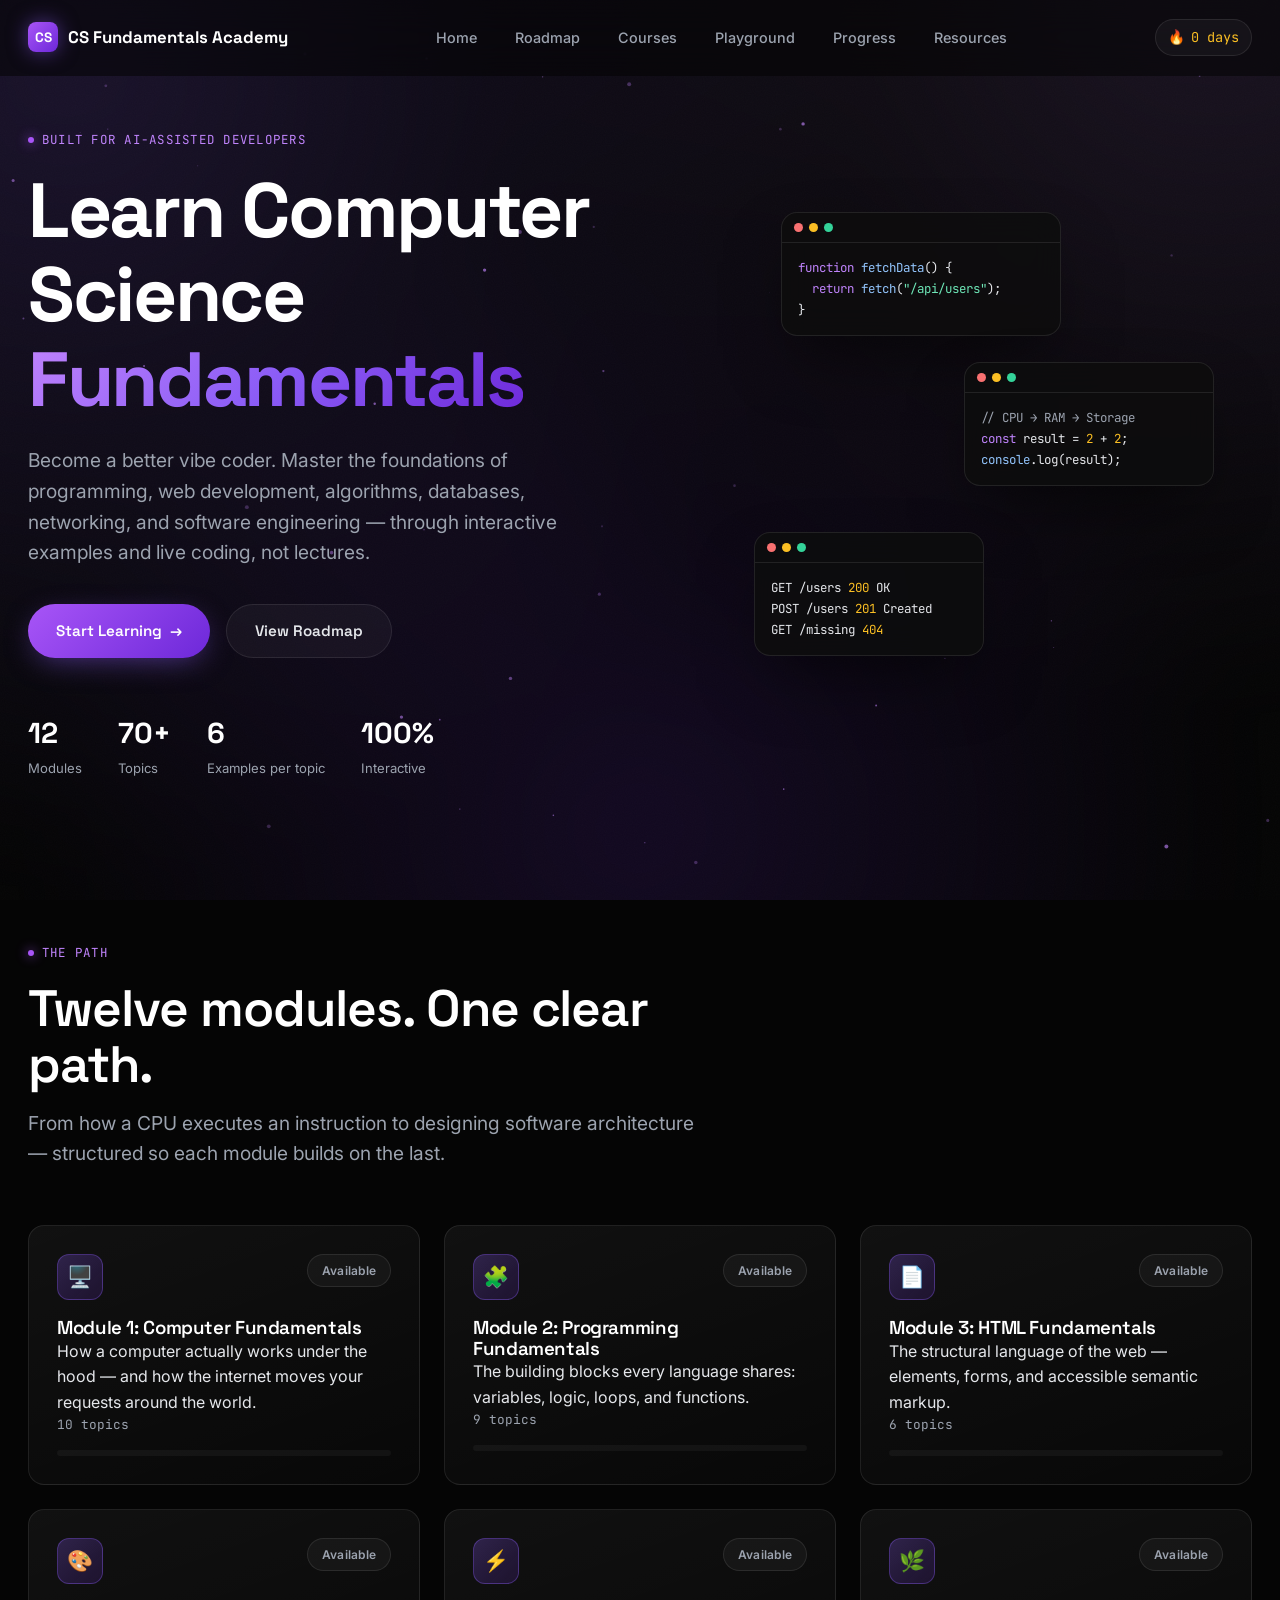
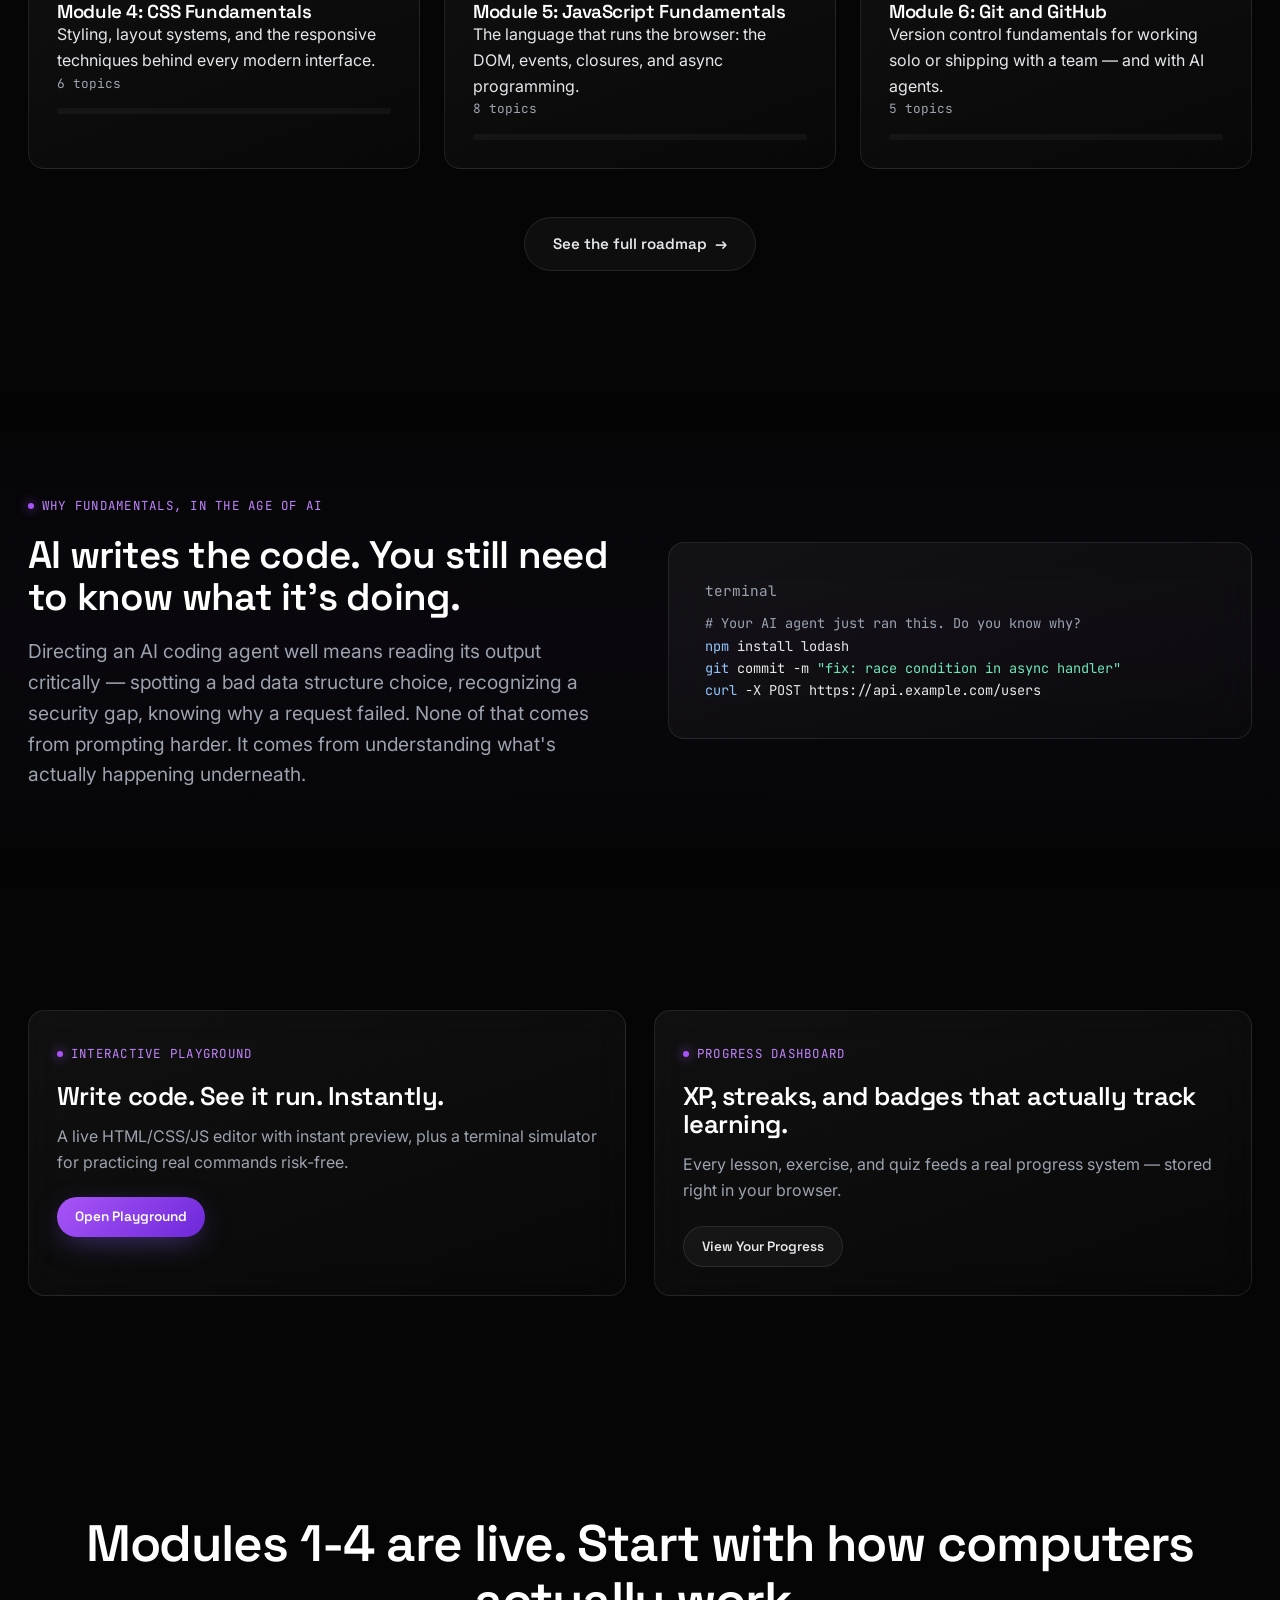
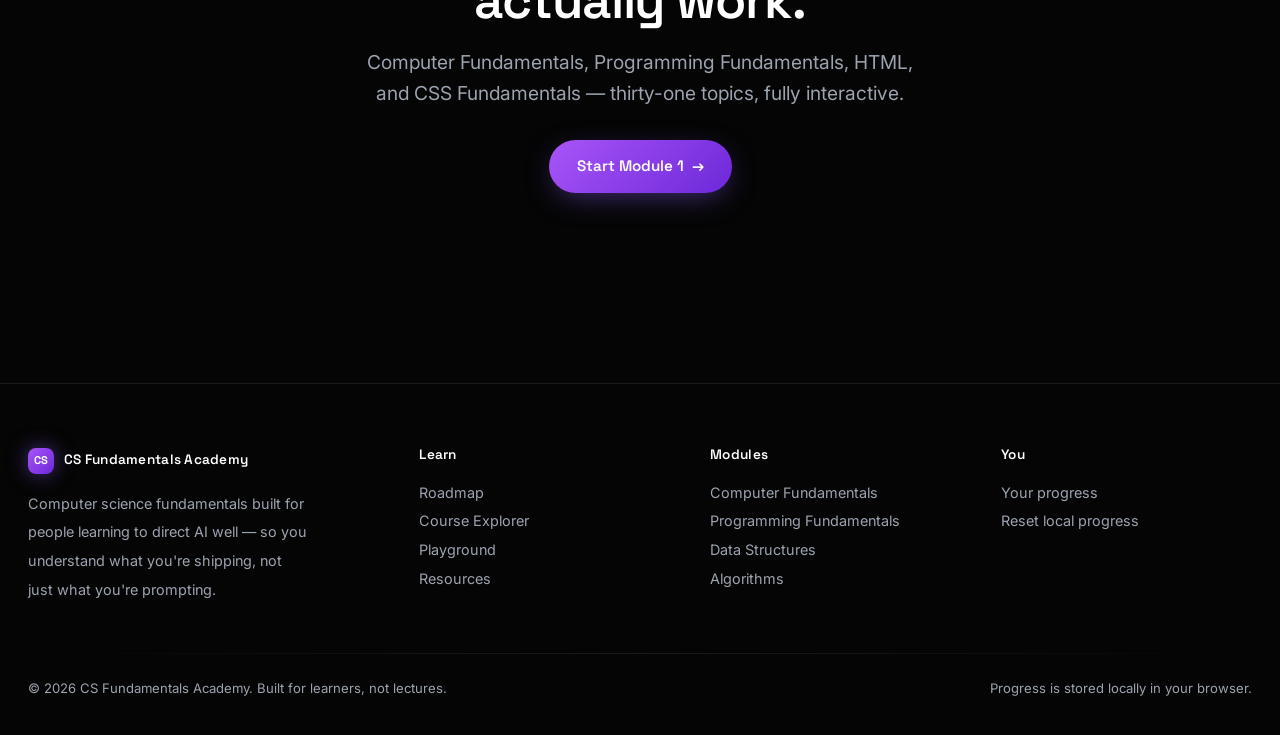
==== index.html @ de47d448 "feat: implement curriculum modules 5-12, script tags, and SVG diagrams" ====
<!DOCTYPE html>
<html lang="en">
<head>
  <meta charset="UTF-8">
  <meta name="viewport" content="width=device-width, initial-scale=1.0">
  <title>CS Fundamentals Academy — Learn CS to Become a Better Vibe Coder</title>
  <meta name="description" content="Master computer science fundamentals — how computers work, programming, web dev, data structures, algorithms, and more — through interactive examples built for AI-assisted developers.">
  <link rel="preconnect" href="https://fonts.googleapis.com">
  <link rel="stylesheet" href="css/main.css">
  <link rel="stylesheet" href="css/components.css">
</head>
<body data-root="">
  <a href="#main" class="skip-link">Skip to content</a>
  <div class="bg-mesh"></div>
  <canvas id="particles"></canvas>
  <div class="grain"></div>

  <div id="site-nav"></div>

  <main id="main">
    <!-- HERO -->
    <section class="hero">
      <div class="container hero-grid">
        <div>
          <span class="eyebrow">Built for AI-assisted developers</span>
          <h1 class="text-display">
            Learn Computer Science<br>
            <span class="text-gradient">Fundamentals</span>
          </h1>
          <p class="text-lead" style="margin-top:24px; max-width: 540px;">
            Become a better vibe coder. Master the foundations of programming, web development, algorithms, databases, networking, and software engineering — through interactive examples and live coding, not lectures.
          </p>
          <div class="hero-cta-row">
            <a href="pages/courses.html" class="btn btn-primary">Start Learning <span aria-hidden="true">→</span></a>
            <a href="pages/roadmap.html" class="btn btn-ghost">View Roadmap</a>
          </div>
          <div class="hero-stats">
            <div>
              <div class="hero-stat-num">12</div>
              <div class="hero-stat-label">Modules</div>
            </div>
            <div>
              <div class="hero-stat-num">70+</div>
              <div class="hero-stat-label">Topics</div>
            </div>
            <div>
              <div class="hero-stat-num">6</div>
              <div class="hero-stat-label">Examples per topic</div>
            </div>
            <div>
              <div class="hero-stat-num">100%</div>
              <div class="hero-stat-label">Interactive</div>
            </div>
          </div>
        </div>

        <div class="code-float-stage" aria-hidden="true">
          <div class="code-float-card c1">
            <div class="cf-bar">
              <span class="cf-dot" style="background:#F87171;"></span>
              <span class="cf-dot" style="background:#FBBF24;"></span>
              <span class="cf-dot" style="background:#34D399;"></span>
            </div>
            <div class="cf-body"><span class="tok-kw">function</span> <span class="tok-fn">fetchData</span>() {<br>&nbsp;&nbsp;<span class="tok-kw">return</span> <span class="tok-fn">fetch</span>(<span class="tok-str">"/api/users"</span>);<br>}</div>
          </div>
          <div class="code-float-card c2">
            <div class="cf-bar">
              <span class="cf-dot" style="background:#F87171;"></span>
              <span class="cf-dot" style="background:#FBBF24;"></span>
              <span class="cf-dot" style="background:#34D399;"></span>
            </div>
            <div class="cf-body"><span class="tok-cm">// CPU → RAM → Storage</span><br><span class="tok-kw">const</span> result = <span class="tok-num">2</span> + <span class="tok-num">2</span>;<br><span class="tok-fn">console</span>.log(result);</div>
          </div>
          <div class="code-float-card c3">
            <div class="cf-bar">
              <span class="cf-dot" style="background:#F87171;"></span>
              <span class="cf-dot" style="background:#FBBF24;"></span>
              <span class="cf-dot" style="background:#34D399;"></span>
            </div>
            <div class="cf-body">GET /users <span class="tok-num">200</span> OK<br>POST /users <span class="tok-num">201</span> Created<br>GET /missing <span class="tok-num">404</span></div>
          </div>
        </div>
      </div>
    </section>

    <!-- ROADMAP PREVIEW -->
    <section class="section">
      <div class="container">
        <div class="section-head reveal">
          <span class="eyebrow">The path</span>
          <h2 class="text-h1">Twelve modules. One clear path.</h2>
          <p class="text-lead" style="margin-top:14px;">From how a CPU executes an instruction to designing software architecture — structured so each module builds on the last.</p>
        </div>

        <div class="module-grid" id="home-module-preview"></div>

        <div style="text-align:center; margin-top:48px;">
          <a href="pages/roadmap.html" class="btn btn-ghost">See the full roadmap <span aria-hidden="true">→</span></a>
        </div>
      </div>
    </section>

    <!-- WHY THIS MATTERS FOR VIBE CODING -->
    <section class="section" style="background:linear-gradient(180deg, transparent, rgba(139,92,246,0.04), transparent);">
      <div class="container">
        <div class="grid" style="grid-template-columns: 1fr 1fr; gap: 56px; align-items:center;">
          <div class="reveal">
            <span class="eyebrow">Why fundamentals, in the age of AI</span>
            <h2 class="text-h2">AI writes the code. You still need to know what it's doing.</h2>
            <p class="text-lead" style="margin-top:18px;">
              Directing an AI coding agent well means reading its output critically — spotting a bad data structure choice, recognizing a security gap, knowing why a request failed. None of that comes from prompting harder. It comes from understanding what's actually happening underneath.
            </p>
          </div>
          <div class="glass card reveal" style="padding:36px;">
            <div class="text-mono" style="color:var(--text-2); margin-bottom:10px;">terminal</div>
            <div class="code-block" style="border:none; background:transparent;">
              <pre style="padding:0;"><span class="tok-cm"># Your AI agent just ran this. Do you know why?</span>
<span class="tok-fn">npm</span> install lodash
<span class="tok-fn">git</span> commit -m <span class="tok-str">"fix: race condition in async handler"</span>
<span class="tok-fn">curl</span> -X POST https://api.example.com/users</pre>
            </div>
          </div>
        </div>
      </div>
    </section>

    <!-- PLAYGROUND + PROGRESS PREVIEW -->
    <section class="section">
      <div class="container">
        <div class="grid" style="grid-template-columns: 1fr 1fr; gap: 28px;">
          <div class="glass card reveal">
            <span class="eyebrow">Interactive Playground</span>
            <h3 class="text-h3" style="margin-bottom:14px;">Write code. See it run. Instantly.</h3>
            <p style="color:var(--text-2); margin-bottom:22px;">A live HTML/CSS/JS editor with instant preview, plus a terminal simulator for practicing real commands risk-free.</p>
            <a href="pages/playground.html" class="btn btn-primary btn-sm">Open Playground</a>
          </div>
          <div class="glass card reveal">
            <span class="eyebrow">Progress Dashboard</span>
            <h3 class="text-h3" style="margin-bottom:14px;">XP, streaks, and badges that actually track learning.</h3>
            <p style="color:var(--text-2); margin-bottom:22px;">Every lesson, exercise, and quiz feeds a real progress system — stored right in your browser.</p>
            <a href="pages/progress.html" class="btn btn-ghost btn-sm">View Your Progress</a>
          </div>
        </div>
      </div>
    </section>

    <!-- FINAL CTA -->
    <section class="section" style="text-align:center;">
      <div class="container">
        <div class="reveal">
          <h2 class="text-h1">Modules 1-4 are live. Start with how computers actually work.</h2>
          <p class="text-lead" style="margin: 18px auto 32px; max-width: 560px;">Computer Fundamentals, Programming Fundamentals, HTML, and CSS Fundamentals — thirty-one topics, fully interactive.</p>
          <a href="pages/topic.html?id=how-computers-work" class="btn btn-primary">Start Module 1 <span aria-hidden="true">→</span></a>
        </div>
      </div>
    </section>
  </main>

  <div id="site-footer"></div>

  <script src="js/modules-data.js"></script>
  <script src="js/topics-module1.js"></script>
  <script src="js/topics-module2.js"></script>
  <script src="js/topics-module3.js"></script>
  <script src="js/topics-module4.js"></script>
  <script src="js/topics-module5.js"></script>
  <script src="js/topics-module6.js"></script>
  <script src="js/topics-module7.js"></script>
  <script src="js/topics-module8.js"></script>
  <script src="js/topics-module9.js"></script>
  <script src="js/topics-module10.js"></script>
  <script src="js/topics-module11.js"></script>
  <script src="js/topics-module12.js"></script>
  <script src="js/core/models.js"></script>
  <script src="js/core/progress-store.js"></script>
  <script src="js/core/ui-services.js"></script>
  <script src="js/core/site-layout.js"></script>
  <script src="js/core/app.js"></script>
  <script>
    function renderHomeModules() {
      const grid = document.getElementById('home-module-preview');
      const modules = window.CSFA_MODULES.slice(0, 6);
      const builtTopicIds = window.CSFA_TOPICS.map(t => t.id);
      grid.innerHTML = modules.map(m => {
        const isBuilt = m.topics.some(topicId => builtTopicIds.includes(topicId));
        const pct = isBuilt ? Math.round((window.CSFA ? window.CSFA.moduleCompletion(m.num) : 0) * 100) : 0;
        return `
        <a href="${isBuilt ? 'pages/courses.html#' + m.id : 'pages/roadmap.html'}" class="card reveal" style="display:block;">
          <div class="module-card-top">
            <div class="module-icon">${m.icon}</div>
            <span class="badge">${isBuilt ? 'Available' : 'Coming soon'}</span>
          </div>
          <h3>Module ${m.num}: ${m.name}</h3>
          <p>${m.description}</p>
          <div class="module-topic-count">${m.topics.length} topics</div>
          <div class="progress-bar-track"><div class="progress-bar-fill" style="width:${pct}%"></div></div>
        </a>`;
      }).join('');
    }
    document.addEventListener('csfa:layout-ready', renderHomeModules);
  </script>
</body>
</html>
---- css/main.css ----
/* ==========================================================================
   CS Fundamentals Academy — Design System
   ========================================================================== */

@import url('https://fonts.googleapis.com/css2?family=Space+Grotesk:wght@400;500;600;700&family=Inter:wght@400;500;600;700;800&family=JetBrains+Mono:wght@400;500;600&display=swap');

:root {
  /* ---- Color tokens (per spec) ---- */
  --bg-0: #050505;
  --bg-1: #0d0d0d;
  --bg-2: #121212;

  --primary-1: #8B5CF6;
  --primary-2: #A855F7;
  --primary-3: #C084FC;
  --accent: #6D28D9;

  --text-0: #FFFFFF;
  --text-1: #E5E7EB;
  --text-2: #9CA3AF;

  /* ---- Derived surfaces ---- */
  --surface-glass: rgba(255, 255, 255, 0.04);
  --surface-glass-strong: rgba(255, 255, 255, 0.07);
  --border-glass: rgba(255, 255, 255, 0.09);
  --border-glow: rgba(139, 92, 246, 0.35);

  --success: #34D399;
  --warning: #FBBF24;
  --danger: #F87171;

  /* ---- Type ---- */
  --font-display: 'Space Grotesk', 'Inter', sans-serif;
  --font-body: 'Inter', sans-serif;
  --font-mono: 'JetBrains Mono', monospace;

  /* ---- Layout ---- */
  --container-max: 1280px;
  --radius-sm: 10px;
  --radius-md: 16px;
  --radius-lg: 24px;
  --radius-pill: 999px;

  --nav-h: 76px;

  /* ---- Motion ---- */
  --ease-out: cubic-bezier(0.16, 1, 0.3, 1);
  --ease-spring: cubic-bezier(0.34, 1.56, 0.64, 1);
  --dur-fast: 160ms;
  --dur-med: 320ms;
  --dur-slow: 600ms;
}

@media (prefers-reduced-motion: reduce) {
  *, *::before, *::after {
    animation-duration: 0.01ms !important;
    animation-iteration-count: 1 !important;
    transition-duration: 0.01ms !important;
    scroll-behavior: auto !important;
  }
}

/* ---- Reset ---- */
* { margin: 0; padding: 0; box-sizing: border-box; }

html {
  scroll-behavior: smooth;
  -webkit-font-smoothing: antialiased;
  text-rendering: optimizeLegibility;
}

body {
  background: var(--bg-0);
  color: var(--text-1);
  font-family: var(--font-body);
  font-size: 16px;
  line-height: 1.6;
  min-height: 100vh;
  overflow-x: hidden;
  position: relative;
}

img, svg { display: block; max-width: 100%; }

a { color: inherit; text-decoration: none; }

button { font-family: inherit; cursor: pointer; border: none; background: none; color: inherit; }

ul, ol { list-style: none; }

input, textarea, select { font-family: inherit; color: inherit; }

:focus-visible {
  outline: 2px solid var(--primary-3);
  outline-offset: 3px;
  border-radius: 4px;
}

::selection { background: var(--accent); color: var(--text-0); }

::-webkit-scrollbar { width: 10px; height: 10px; }
::-webkit-scrollbar-track { background: var(--bg-1); }
::-webkit-scrollbar-thumb {
  background: linear-gradient(180deg, var(--primary-1), var(--accent));
  border-radius: 10px;
}

/* ---- Typography scale ---- */
h1, h2, h3, h4, h5 {
  font-family: var(--font-display);
  font-weight: 600;
  color: var(--text-0);
  letter-spacing: -0.02em;
  line-height: 1.1;
}

.text-display {
  font-size: clamp(2.75rem, 6vw, 5.25rem);
  font-weight: 700;
  letter-spacing: -0.03em;
}

.text-h1 { font-size: clamp(2.25rem, 4vw, 3.25rem); }
.text-h2 { font-size: clamp(1.75rem, 3vw, 2.5rem); }
.text-h3 { font-size: clamp(1.3rem, 2vw, 1.75rem); }
.text-h4 { font-size: 1.15rem; }

.text-lead {
  font-size: clamp(1.05rem, 1.5vw, 1.3rem);
  color: var(--text-2);
  line-height: 1.6;
  font-weight: 400;
}

.text-mono {
  font-family: var(--font-mono);
  font-size: 0.9rem;
}

.text-muted { color: var(--text-2); }
.text-gradient {
  background: linear-gradient(135deg, var(--primary-3) 0%, var(--primary-1) 50%, var(--accent) 100%);
  -webkit-background-clip: text;
  background-clip: text;
  color: transparent;
}

/* ---- Layout utilities ---- */
.container {
  width: 100%;
  max-width: var(--container-max);
  margin: 0 auto;
  padding: 0 28px;
}

.section { padding: 110px 0; position: relative; }
@media (max-width: 768px) { .section { padding: 72px 0; } }

.flex { display: flex; }
.grid { display: grid; }
.gap-sm { gap: 12px; }
.gap-md { gap: 20px; }
.gap-lg { gap: 32px; }

/* ---- Background mesh / atmosphere ---- */
.bg-mesh {
  position: fixed;
  inset: 0;
  z-index: -2;
  background: var(--bg-0);
  overflow: hidden;
}

.bg-mesh::before {
  content: '';
  position: absolute;
  inset: -20%;
  background:
    radial-gradient(circle at 18% 20%, rgba(139, 92, 246, 0.16), transparent 45%),
    radial-gradient(circle at 82% 12%, rgba(192, 132, 252, 0.12), transparent 40%),
    radial-gradient(circle at 50% 80%, rgba(109, 40, 217, 0.14), transparent 45%);
  filter: blur(40px);
  animation: meshDrift 24s ease-in-out infinite alternate;
}

@keyframes meshDrift {
  0%   { transform: translate(0, 0) scale(1); }
  100% { transform: translate(-3%, 2%) scale(1.06); }
}

.grain {
  position: fixed;
  inset: 0;
  z-index: -1;
  opacity: 0.025;
  pointer-events: none;
  background-image: url("data:image/svg+xml,%3Csvg xmlns='http://www.w3.org/2000/svg' width='100' height='100'%3E%3Cfilter id='n'%3E%3CfeTurbulence type='fractalNoise' baseFrequency='0.9' numOctaves='2' stitchTiles='stitch'/%3E%3C/filter%3E%3Crect width='100%25' height='100%25' filter='url(%23n)'/%3E%3C/svg%3E");
}

#particles {
  position: fixed;
  inset: 0;
  z-index: -1;
  pointer-events: none;
}

/* ---- Glass / cards ---- */
.glass {
  background: var(--surface-glass);
  border: 1px solid var(--border-glass);
  border-radius: var(--radius-md);
  backdrop-filter: blur(20px);
  -webkit-backdrop-filter: blur(20px);
}

.glass-strong {
  background: var(--surface-glass-strong);
  border: 1px solid var(--border-glass);
  backdrop-filter: blur(24px);
  -webkit-backdrop-filter: blur(24px);
}

.card {
  position: relative;
  background: linear-gradient(160deg, rgba(255,255,255,0.05), rgba(255,255,255,0.015));
  border: 1px solid var(--border-glass);
  border-radius: var(--radius-md);
  padding: 28px;
  transition: transform var(--dur-med) var(--ease-out), border-color var(--dur-med), box-shadow var(--dur-med);
}

.card:hover {
  transform: translateY(-4px);
  border-color: var(--border-glow);
  box-shadow: 0 20px 60px -20px rgba(139, 92, 246, 0.35);
}

/* ---- Buttons ---- */
.btn {
  display: inline-flex;
  align-items: center;
  justify-content: center;
  gap: 8px;
  font-family: var(--font-display);
  font-weight: 600;
  font-size: 0.95rem;
  padding: 14px 28px;
  border-radius: var(--radius-pill);
  transition: transform var(--dur-fast) var(--ease-spring), box-shadow var(--dur-med), filter var(--dur-fast);
  white-space: nowrap;
}

.btn-primary {
  background: linear-gradient(135deg, var(--primary-2), var(--accent));
  color: var(--text-0);
  box-shadow: 0 8px 30px -8px rgba(139, 92, 246, 0.55);
}
.btn-primary:hover { transform: translateY(-2px); filter: brightness(1.08); }
.btn-primary:active { transform: translateY(0); }

.btn-ghost {
  background: var(--surface-glass);
  border: 1px solid var(--border-glass);
  color: var(--text-1);
}
.btn-ghost:hover { border-color: var(--border-glow); background: var(--surface-glass-strong); }

.btn-sm { padding: 9px 18px; font-size: 0.85rem; }

.btn:disabled { opacity: 0.45; cursor: not-allowed; transform: none !important; }

/* ---- Badges / pills ---- */
.badge {
  display: inline-flex;
  align-items: center;
  gap: 6px;
  font-size: 0.75rem;
  font-weight: 600;
  letter-spacing: 0.02em;
  padding: 6px 14px;
  border-radius: var(--radius-pill);
  border: 1px solid var(--border-glass);
  background: var(--surface-glass);
  color: var(--text-2);
}

.badge-dot { width: 6px; height: 6px; border-radius: 50%; background: var(--primary-2); }

.badge-very-easy { color: #6EE7B7; border-color: rgba(110,231,183,0.3); }
.badge-easy { color: #93C5FD; border-color: rgba(147,197,253,0.3); }
.badge-medium { color: #FBBF24; border-color: rgba(251,191,36,0.3); }
.badge-medium-plus { color: #FB923C; border-color: rgba(251,146,60,0.3); }
.badge-hard { color: #F87171; border-color: rgba(248,113,113,0.3); }
.badge-real-world { color: #C084FC; border-color: rgba(192,132,252,0.4); }

/* ---- Glow utility ---- */
.glow-text {
  text-shadow: 0 0 30px rgba(139, 92, 246, 0.5);
}

.divider {
  height: 1px;
  background: linear-gradient(90deg, transparent, var(--border-glass), transparent);
  border: none;
  margin: 0;
}

/* ---- Scroll reveal ---- */
.reveal {
  opacity: 0;
  transform: translateY(28px);
  transition: opacity 0.8s var(--ease-out), transform 0.8s var(--ease-out);
}
.reveal.is-visible { opacity: 1; transform: translateY(0); }

/* ---- Eyebrow label ---- */
.eyebrow {
  display: inline-flex;
  align-items: center;
  gap: 8px;
  font-family: var(--font-mono);
  font-size: 0.78rem;
  letter-spacing: 0.1em;
  text-transform: uppercase;
  color: var(--primary-3);
  margin-bottom: 18px;
}
.eyebrow::before {
  content: '';
  width: 6px; height: 6px;
  background: var(--primary-2);
  border-radius: 50%;
  box-shadow: 0 0 12px var(--primary-2);
}

/* ---- Skip link ---- */
.skip-link {
  position: absolute;
  left: -9999px;
  top: 0;
  background: var(--accent);
  color: var(--text-0);
  padding: 12px 20px;
  z-index: 999;
  border-radius: 0 0 8px 0;
}
.skip-link:focus { left: 0; }
---- css/components.css ----
/* ==========================================================================
   Components: Nav, Footer, Roadmap, Topic page, Playground, Terminal, Quiz
   ========================================================================== */

/* ---- Top Nav ---- */
.nav {
  position: fixed;
  top: 0; left: 0; right: 0;
  height: var(--nav-h);
  z-index: 100;
  display: flex;
  align-items: center;
  background: rgba(5, 5, 5, 0.55);
  backdrop-filter: blur(18px);
  -webkit-backdrop-filter: blur(18px);
  border-bottom: 1px solid transparent;
  transition: border-color var(--dur-med), background var(--dur-med);
}
.nav.is-scrolled {
  border-bottom-color: var(--border-glass);
  background: rgba(5, 5, 5, 0.78);
}

.nav-inner {
  width: 100%;
  max-width: var(--container-max);
  margin: 0 auto;
  padding: 0 28px;
  display: flex;
  align-items: center;
  justify-content: space-between;
  gap: 24px;
}

.nav-logo {
  display: flex;
  align-items: center;
  gap: 10px;
  font-family: var(--font-display);
  font-weight: 700;
  font-size: 1.05rem;
  color: var(--text-0);
}
.nav-logo-mark {
  width: 30px; height: 30px;
  border-radius: 8px;
  background: linear-gradient(135deg, var(--primary-2), var(--accent));
  display: flex; align-items: center; justify-content: center;
  font-size: 0.85rem; font-weight: 700;
  box-shadow: 0 0 20px rgba(139,92,246,0.5);
  flex-shrink: 0;
}

.nav-links {
  display: flex;
  align-items: center;
  gap: 6px;
}

.nav-link {
  padding: 9px 16px;
  border-radius: var(--radius-pill);
  font-size: 0.9rem;
  font-weight: 500;
  color: var(--text-2);
  transition: color var(--dur-fast), background var(--dur-fast);
}
.nav-link:hover { color: var(--text-0); background: var(--surface-glass); }
.nav-link.is-active { color: var(--text-0); background: var(--surface-glass-strong); }

.nav-actions { display: flex; align-items: center; gap: 14px; }

.nav-streak {
  display: flex; align-items: center; gap: 6px;
  font-family: var(--font-mono);
  font-size: 0.85rem;
  color: var(--warning);
  padding: 7px 12px;
  border-radius: var(--radius-pill);
  background: var(--surface-glass);
  border: 1px solid var(--border-glass);
}

.nav-burger {
  display: none;
  width: 38px; height: 38px;
  border-radius: 10px;
  background: var(--surface-glass);
  border: 1px solid var(--border-glass);
  align-items: center; justify-content: center;
}
.nav-burger span { display: block; width: 16px; height: 1.5px; background: var(--text-1); position: relative; }
.nav-burger span::before, .nav-burger span::after {
  content: ''; position: absolute; left: 0; width: 16px; height: 1.5px; background: var(--text-1);
}
.nav-burger span::before { top: -5px; }
.nav-burger span::after { top: 5px; }

@media (max-width: 920px) {
  .nav-links { display: none; }
  .nav-burger { display: flex; }
}

.nav-mobile-panel {
  position: fixed;
  top: var(--nav-h); left: 0; right: 0;
  background: rgba(5,5,5,0.97);
  backdrop-filter: blur(20px);
  border-bottom: 1px solid var(--border-glass);
  padding: 14px 20px 26px;
  display: none;
  flex-direction: column;
  gap: 4px;
  z-index: 99;
}
.nav-mobile-panel.is-open { display: flex; }
.nav-mobile-panel .nav-link { width: 100%; padding: 13px 16px; }

/* ---- Footer ---- */
.footer {
  border-top: 1px solid var(--border-glass);
  padding: 64px 0 36px;
  margin-top: 80px;
}
.footer-grid {
  display: grid;
  grid-template-columns: 1.4fr 1fr 1fr 1fr;
  gap: 40px;
  margin-bottom: 48px;
}
@media (max-width: 768px) {
  .footer-grid { grid-template-columns: 1fr 1fr; gap: 32px; }
}
.footer-col h5 { font-size: 0.85rem; color: var(--text-0); margin-bottom: 16px; letter-spacing: 0.02em; }
.footer-col a, .footer-col p { color: var(--text-2); font-size: 0.9rem; line-height: 2; display: block; }
.footer-col a:hover { color: var(--primary-3); }
.footer-bottom {
  display: flex; justify-content: space-between; align-items: center;
  font-size: 0.82rem; color: var(--text-2);
  flex-wrap: wrap; gap: 12px;
}

/* ---- Hero ---- */
.hero {
  min-height: 92vh;
  display: flex;
  align-items: center;
  padding-top: var(--nav-h);
  position: relative;
}
.hero-grid {
  display: grid;
  grid-template-columns: 1.1fr 0.9fr;
  gap: 60px;
  align-items: center;
}
@media (max-width: 980px) {
  .hero-grid { grid-template-columns: 1fr; }
  .hero { min-height: auto; padding: calc(var(--nav-h) + 50px) 0 60px; }
}
.hero-cta-row { display: flex; gap: 16px; margin-top: 36px; flex-wrap: wrap; }
.hero-stats { display: flex; gap: 36px; margin-top: 52px; flex-wrap: wrap; }
.hero-stat-num { font-family: var(--font-display); font-size: 1.8rem; font-weight: 700; color: var(--text-0); }
.hero-stat-label { font-size: 0.82rem; color: var(--text-2); margin-top: 2px; }

/* ---- Floating code snippet visual ---- */
.code-float-stage {
  position: relative;
  height: 480px;
}
.code-float-card {
  position: absolute;
  width: 280px;
  border-radius: var(--radius-md);
  background: rgba(13,13,13,0.85);
  border: 1px solid var(--border-glass);
  backdrop-filter: blur(16px);
  box-shadow: 0 30px 70px -20px rgba(0,0,0,0.6);
  overflow: hidden;
  animation: floatCard 7s ease-in-out infinite;
}
.code-float-card .cf-bar { display:flex; gap:6px; padding:10px 12px; border-bottom:1px solid var(--border-glass); }
.code-float-card .cf-dot { width:9px; height:9px; border-radius:50%; }
.code-float-card .cf-body { padding: 14px 16px; font-family: var(--font-mono); font-size: 0.78rem; line-height: 1.7; }
.code-float-card.c1 { top: 0; left: 10%; animation-delay: 0s; }
.code-float-card.c2 { top: 150px; left: 45%; animation-delay: 1.2s; width: 250px;}
.code-float-card.c3 { top: 320px; left: 5%; animation-delay: 2.4s; width: 230px;}
@media (max-width: 980px) {
  .code-float-stage { height: 360px; }
  .code-float-card.c2 { left: 30%; }
}
@keyframes floatCard {
  0%, 100% { transform: translateY(0) rotate(-1.5deg); }
  50% { transform: translateY(-16px) rotate(1deg); }
}

.tok-kw { color: var(--primary-3); }
.tok-fn { color: #93C5FD; }
.tok-str { color: #6EE7B7; }
.tok-num { color: #FBBF24; }
.tok-cm { color: var(--text-2); }

/* ---- Section header ---- */
.section-head { max-width: 680px; margin-bottom: 56px; }
.section-head.center { margin-inline: auto; text-align: center; }

/* ---- Roadmap ---- */
.roadmap-track {
  position: relative;
  padding-left: 36px;
  border-left: 2px solid var(--border-glass);
}
.roadmap-module {
  position: relative;
  padding-bottom: 44px;
}
.roadmap-module::before {
  content: '';
  position: absolute;
  left: -42px; top: 4px;
  width: 14px; height: 14px;
  border-radius: 50%;
  background: var(--bg-0);
  border: 2px solid var(--primary-2);
  box-shadow: 0 0 0 5px rgba(139,92,246,0.12);
}
.roadmap-module.is-complete::before { background: var(--primary-2); box-shadow: 0 0 16px var(--primary-2); }
.roadmap-module-head { display: flex; align-items: baseline; gap: 14px; margin-bottom: 14px; flex-wrap: wrap; }
.roadmap-module-num { font-family: var(--font-mono); color: var(--primary-3); font-size: 0.85rem; }
.roadmap-topics { display: flex; flex-wrap: wrap; gap: 10px; margin-top: 14px; }
.roadmap-topic-chip {
  font-size: 0.82rem;
  padding: 7px 14px;
  border-radius: var(--radius-pill);
  background: var(--surface-glass);
  border: 1px solid var(--border-glass);
  color: var(--text-2);
  transition: color var(--dur-fast), border-color var(--dur-fast);
}
.roadmap-topic-chip:hover { color: var(--text-0); border-color: var(--border-glow); }
.roadmap-topic-chip.is-done { color: var(--success); border-color: rgba(52,211,153,0.3); }

/* ---- Module/Course explorer cards ---- */
.module-grid { display: grid; grid-template-columns: repeat(3, 1fr); gap: 24px; }
@media (max-width: 980px) { .module-grid { grid-template-columns: repeat(2, 1fr); } }
@media (max-width: 640px) { .module-grid { grid-template-columns: 1fr; } }

.module-card-top { display: flex; justify-content: space-between; align-items: flex-start; margin-bottom: 18px; }
.module-icon {
  width: 46px; height: 46px;
  border-radius: 12px;
  display: flex; align-items: center; justify-content: center;
  background: linear-gradient(135deg, rgba(139,92,246,0.25), rgba(109,40,217,0.15));
  border: 1px solid var(--border-glow);
  font-size: 1.3rem;
}
.module-progress-ring { width: 40px; height: 40px; }
.module-card h3 { font-size: 1.15rem; margin-bottom: 6px; }
.module-card p { font-size: 0.88rem; color: var(--text-2); margin-bottom: 16px; }
.module-topic-count { font-size: 0.8rem; color: var(--text-2); font-family: var(--font-mono); }

.progress-bar-track {
  width: 100%; height: 6px;
  background: var(--surface-glass);
  border-radius: var(--radius-pill);
  overflow: hidden;
  margin-top: 14px;
}
.progress-bar-fill {
  height: 100%;
  background: linear-gradient(90deg, var(--primary-1), var(--primary-3));
  border-radius: var(--radius-pill);
  transition: width 0.6s var(--ease-out);
}

/* ---- Topic list within module (course explorer expanded) ---- */
.topic-row {
  display: flex; align-items: center; justify-content: space-between;
  padding: 16px 20px;
  border-radius: var(--radius-sm);
  border: 1px solid var(--border-glass);
  background: var(--surface-glass);
  margin-bottom: 10px;
  transition: border-color var(--dur-fast), transform var(--dur-fast);
}
.topic-row:hover { border-color: var(--border-glow); transform: translateX(4px); }
.topic-row-left { display: flex; align-items: center; gap: 14px; }
.topic-check {
  width: 22px; height: 22px; border-radius: 50%;
  border: 1.5px solid var(--border-glass);
  display: flex; align-items: center; justify-content: center;
  font-size: 0.7rem; flex-shrink: 0;
}
.topic-check.is-done { background: var(--success); border-color: var(--success); color: #052; }

/* ---- Filter bar ---- */
.filter-bar { display: flex; gap: 12px; flex-wrap: wrap; margin-bottom: 40px; }
.filter-chip {
  padding: 9px 18px;
  border-radius: var(--radius-pill);
  font-size: 0.85rem;
  border: 1px solid var(--border-glass);
  background: var(--surface-glass);
  color: var(--text-2);
}
.filter-chip.is-active {
  color: var(--text-0);
  border-color: var(--border-glow);
  background: linear-gradient(135deg, rgba(139,92,246,0.25), rgba(109,40,217,0.15));
}
.search-input-wrap { flex: 1; min-width: 220px; position: relative; }
.search-input {
  width: 100%;
  padding: 12px 18px 12px 42px;
  border-radius: var(--radius-pill);
  background: var(--surface-glass);
  border: 1px solid var(--border-glass);
  color: var(--text-0);
  font-size: 0.9rem;
}
.search-input::placeholder { color: var(--text-2); }
.search-icon { position: absolute; left: 16px; top: 50%; transform: translateY(-50%); opacity: 0.5; }

/* ---- Topic Detail Page ---- */
.topic-hero {
  padding: calc(var(--nav-h) + 50px) 0 50px;
  border-bottom: 1px solid var(--border-glass);
}
.breadcrumb { display: flex; gap: 8px; align-items: center; font-size: 0.85rem; color: var(--text-2); margin-bottom: 24px; flex-wrap: wrap;}
.breadcrumb a:hover { color: var(--primary-3); }
.topic-meta-row { display: flex; gap: 14px; align-items: center; margin-top: 18px; flex-wrap: wrap; }

.topic-layout {
  display: grid;
  grid-template-columns: 240px 1fr;
  gap: 48px;
  padding: 60px 0;
}
@media (max-width: 980px) { .topic-layout { grid-template-columns: 1fr; } }

.topic-toc {
  position: sticky;
  top: calc(var(--nav-h) + 24px);
  align-self: start;
  display: flex;
  flex-direction: column;
  gap: 4px;
}
@media (max-width: 980px) { .topic-toc { position: static; flex-direction: row; overflow-x: auto; padding-bottom: 8px; } }
.toc-link {
  padding: 10px 14px;
  border-radius: var(--radius-sm);
  font-size: 0.86rem;
  color: var(--text-2);
  border-left: 2px solid transparent;
  white-space: nowrap;
}
.toc-link:hover { color: var(--text-0); }
.toc-link.is-active { color: var(--primary-3); border-left-color: var(--primary-2); background: var(--surface-glass); }

.topic-section { margin-bottom: 72px; scroll-margin-top: 100px; }
.topic-section h2 { margin-bottom: 20px; }
.topic-prose p { color: var(--text-1); margin-bottom: 16px; max-width: 760px; }
.topic-prose strong { color: var(--text-0); }

.mistake-box {
  border-left: 3px solid var(--warning);
  background: rgba(251,191,36,0.06);
  border-radius: var(--radius-sm);
  padding: 18px 22px;
  margin-top: 20px;
}
.mistake-box h4 { color: var(--warning); font-size: 0.9rem; margin-bottom: 8px; }

/* ---- Diagram canvas ---- */
.diagram-frame {
  border-radius: var(--radius-md);
  border: 1px solid var(--border-glass);
  background: linear-gradient(160deg, rgba(139,92,246,0.06), rgba(13,13,13,0.4));
  padding: 32px;
  margin-top: 24px;
  overflow-x: auto;
}

/* ---- Example / Exercise cards ---- */
.example-card, .exercise-card {
  border: 1px solid var(--border-glass);
  border-radius: var(--radius-md);
  background: var(--surface-glass);
  margin-bottom: 20px;
  overflow: hidden;
}
.example-head, .exercise-head {
  display: flex; align-items: center; justify-content: space-between;
  padding: 18px 22px;
  flex-wrap: wrap;
  gap: 12px;
}
.example-head-left, .exercise-head-left { display: flex; align-items: center; gap: 14px; }
.example-num {
  font-family: var(--font-mono); font-size: 0.8rem; color: var(--text-2);
}
.example-body { padding: 0 22px 22px; }
.example-explain { color: var(--text-1); margin-bottom: 16px; font-size: 0.95rem; }

.code-block {
  background: var(--bg-1);
  border: 1px solid var(--border-glass);
  border-radius: var(--radius-sm);
  overflow: hidden;
}
.code-block-bar {
  display: flex; align-items: center; justify-content: space-between;
  padding: 8px 14px;
  border-bottom: 1px solid var(--border-glass);
  background: rgba(255,255,255,0.02);
}
.code-block-lang { font-family: var(--font-mono); font-size: 0.75rem; color: var(--text-2); text-transform: uppercase; letter-spacing: 0.05em; }
.code-block pre {
  padding: 16px 18px;
  overflow-x: auto;
  font-family: var(--font-mono);
  font-size: 0.85rem;
  line-height: 1.65;
  color: var(--text-1);
}
.code-block-actions { display: flex; gap: 6px; }
.icon-btn {
  width: 28px; height: 28px;
  border-radius: 7px;
  display: flex; align-items: center; justify-content: center;
  background: var(--surface-glass);
  border: 1px solid var(--border-glass);
  color: var(--text-2);
  font-size: 0.75rem;
}
.icon-btn:hover { color: var(--text-0); border-color: var(--border-glow); }

.output-block {
  margin-top: 12px;
  border-radius: var(--radius-sm);
  border: 1px solid var(--border-glass);
  background: var(--bg-0);
}
.output-block-bar { padding: 7px 14px; font-size: 0.75rem; color: var(--text-2); font-family: var(--font-mono); border-bottom: 1px solid var(--border-glass); }
.output-block pre { padding: 14px 18px; font-family: var(--font-mono); font-size: 0.84rem; color: var(--success); white-space: pre-wrap; }

/* ---- Exercise hint/solution toggle ---- */
.exercise-problem { color: var(--text-1); margin-bottom: 14px; }
.hint-list { margin-bottom: 14px; }
.hint-item {
  font-size: 0.88rem; color: var(--text-2);
  padding: 10px 14px;
  border-radius: var(--radius-sm);
  background: rgba(255,255,255,0.02);
  border: 1px dashed var(--border-glass);
  margin-bottom: 8px;
  cursor: pointer;
}
.hint-item .hint-label { color: var(--primary-3); font-weight: 600; margin-right: 6px; }
.hint-item.is-revealed .hint-text { display: block; }
.hint-item .hint-text { display: none; margin-top: 6px; color: var(--text-1); }

.solution-toggle { margin-top: 10px; }
.solution-panel { display: none; margin-top: 14px; }
.solution-panel.is-open { display: block; }

/* ---- Interview Q&A accordion ---- */
.qa-item {
  border: 1px solid var(--border-glass);
  border-radius: var(--radius-sm);
  margin-bottom: 12px;
  overflow: hidden;
  background: var(--surface-glass);
}
.qa-question {
  display: flex; align-items: center; justify-content: space-between;
  padding: 18px 20px;
  font-weight: 600;
  color: var(--text-0);
  font-size: 0.95rem;
}
.qa-chevron { transition: transform var(--dur-fast); color: var(--primary-3); flex-shrink: 0; margin-left: 14px;}
.qa-item.is-open .qa-chevron { transform: rotate(180deg); }
.qa-answer {
  max-height: 0;
  overflow: hidden;
  transition: max-height var(--dur-med) var(--ease-out);
  padding: 0 20px;
  color: var(--text-2);
  font-size: 0.92rem;
}
.qa-item.is-open .qa-answer { padding: 0 20px 20px; }

/* ---- Real world cards ---- */
.rw-grid { display: grid; grid-template-columns: repeat(auto-fit, minmax(220px, 1fr)); gap: 18px; }
.rw-card { padding: 22px; }
.rw-company { font-family: var(--font-display); font-weight: 700; color: var(--text-0); margin-bottom: 8px; }
.rw-card p { font-size: 0.88rem; color: var(--text-2); }

/* ---- Quiz ---- */
.quiz-progress-row { display: flex; align-items: center; gap: 16px; margin-bottom: 28px; }
.quiz-card { padding: 32px; }
.quiz-q-num { font-family: var(--font-mono); color: var(--primary-3); font-size: 0.85rem; margin-bottom: 10px; }
.quiz-question-text { font-size: 1.2rem; margin-bottom: 24px; color: var(--text-0); font-weight: 600; }
.quiz-options { display: flex; flex-direction: column; gap: 10px; }
.quiz-option {
  display: flex; align-items: center; gap: 12px;
  padding: 15px 18px;
  border: 1px solid var(--border-glass);
  border-radius: var(--radius-sm);
  background: var(--surface-glass);
  text-align: left;
  font-size: 0.95rem;
  transition: border-color var(--dur-fast), background var(--dur-fast);
}
.quiz-option:hover { border-color: var(--border-glow); }
.quiz-option.is-correct { border-color: var(--success); background: rgba(52,211,153,0.08); color: var(--success); }
.quiz-option.is-wrong { border-color: var(--danger); background: rgba(248,113,113,0.08); color: var(--danger); }
.quiz-option-letter {
  width: 26px; height: 26px; border-radius: 50%;
  background: var(--surface-glass-strong);
  display: flex; align-items: center; justify-content: center;
  font-size: 0.78rem; font-weight: 600; flex-shrink: 0;
}
.quiz-footer { display: flex; justify-content: space-between; margin-top: 28px; align-items: center; }
.quiz-feedback { font-size: 0.88rem; margin-top: 16px; padding: 12px 16px; border-radius: var(--radius-sm); display: none; }
.quiz-feedback.show { display: block; }
.quiz-feedback.correct { background: rgba(52,211,153,0.1); color: var(--success); }
.quiz-feedback.wrong { background: rgba(248,113,113,0.1); color: var(--danger); }
.quiz-dd-zone {
  border: 1px dashed var(--border-glass);
  border-radius: var(--radius-sm);
  padding: 16px;
  min-height: 54px;
  display: flex; gap: 10px; flex-wrap: wrap; align-items: center;
  background: rgba(255,255,255,0.015);
}
.quiz-dd-pool { display: flex; gap: 10px; flex-wrap: wrap; margin-top: 14px; }
.quiz-dd-chip {
  padding: 8px 16px; border-radius: var(--radius-pill);
  background: var(--surface-glass-strong); border: 1px solid var(--border-glow);
  font-size: 0.85rem; cursor: grab; font-family: var(--font-mono);
}
.quiz-result-screen { text-align: center; padding: 40px 20px; }

/* ---- Playground ---- */
.pg-toolbar {
  display: flex; align-items: center; justify-content: space-between;
  padding: 14px 0; flex-wrap: wrap; gap: 14px;
}
.pg-layout {
  display: grid;
  grid-template-columns: 1fr 1fr;
  gap: 20px;
  height: 64vh;
  min-height: 460px;
}
@media (max-width: 900px) { .pg-layout { grid-template-columns: 1fr; height: auto; } }

.pg-editor-pane, .pg-output-pane {
  border: 1px solid var(--border-glass);
  border-radius: var(--radius-md);
  background: var(--bg-1);
  display: flex;
  flex-direction: column;
  overflow: hidden;
}
.pg-tabs { display: flex; border-bottom: 1px solid var(--border-glass); }
.pg-tab {
  padding: 12px 20px;
  font-size: 0.85rem;
  font-family: var(--font-mono);
  color: var(--text-2);
  border-bottom: 2px solid transparent;
}
.pg-tab.is-active { color: var(--text-0); border-bottom-color: var(--primary-2); }
.pg-editor-area { flex: 1; position: relative; }
.pg-textarea {
  width: 100%; height: 100%;
  background: transparent;
  border: none;
  resize: none;
  padding: 18px;
  font-family: var(--font-mono);
  font-size: 0.88rem;
  line-height: 1.7;
  color: var(--text-1);
  tab-size: 2;
}
.pg-textarea:focus { outline: none; }
.pg-output-bar { display: flex; justify-content: space-between; align-items: center; padding: 10px 16px; border-bottom: 1px solid var(--border-glass); font-size: 0.8rem; color: var(--text-2); font-family: var(--font-mono); }
.pg-iframe { flex: 1; width: 100%; border: none; background: #fff; }
.pg-console {
  flex: 1; padding: 14px 16px; overflow-y: auto;
  font-family: var(--font-mono); font-size: 0.82rem; line-height: 1.7;
}
.pg-console .err { color: var(--danger); }
.pg-console .log { color: var(--text-1); }
.pg-console .ok { color: var(--success); }

/* ---- Terminal ---- */
.terminal-frame {
  border-radius: var(--radius-md);
  border: 1px solid var(--border-glass);
  background: #0a0a0a;
  overflow: hidden;
  box-shadow: 0 30px 80px -30px rgba(0,0,0,0.7);
}
.terminal-bar {
  display: flex; align-items: center; justify-content: space-between;
  padding: 10px 16px;
  border-bottom: 1px solid var(--border-glass);
  background: rgba(255,255,255,0.02);
}
.terminal-dots { display: flex; gap: 7px; }
.terminal-dot { width: 11px; height: 11px; border-radius: 50%; }
.terminal-title { font-family: var(--font-mono); font-size: 0.78rem; color: var(--text-2); }
.terminal-body {
  height: 380px;
  overflow-y: auto;
  padding: 16px 18px;
  font-family: var(--font-mono);
  font-size: 0.86rem;
  line-height: 1.75;
}
.term-line { color: var(--text-1); white-space: pre-wrap; word-break: break-word; }
.term-prompt { color: var(--success); }
.term-path { color: var(--primary-3); }
.term-input-row { display: flex; align-items: center; gap: 8px; }
.term-input {
  flex: 1; background: transparent; border: none; color: var(--text-0);
  font-family: var(--font-mono); font-size: 0.86rem;
}
.term-input:focus { outline: none; }
.term-help-text { color: var(--text-2); font-size: 0.82rem; margin-top: 14px; }

/* ---- Progress Dashboard ---- */
.stat-grid { display: grid; grid-template-columns: repeat(4, 1fr); gap: 20px; }
@media (max-width: 900px) { .stat-grid { grid-template-columns: repeat(2, 1fr); } }
@media (max-width: 480px) { .stat-grid { grid-template-columns: 1fr; } }
.stat-card { padding: 26px; }
.stat-value { font-family: var(--font-display); font-size: 2.2rem; font-weight: 700; color: var(--text-0); }
.stat-label { font-size: 0.85rem; color: var(--text-2); margin-top: 4px; }
.stat-icon { font-size: 1.4rem; margin-bottom: 14px; opacity: 0.85; }

.badge-grid { display: grid; grid-template-columns: repeat(auto-fill, minmax(140px, 1fr)); gap: 16px; }
.achievement-card { padding: 20px; text-align: center; opacity: 0.4; }
.achievement-card.is-unlocked { opacity: 1; }
.achievement-emoji { font-size: 2rem; margin-bottom: 10px; }
.achievement-name { font-size: 0.85rem; color: var(--text-0); font-weight: 600; }
.achievement-desc { font-size: 0.75rem; color: var(--text-2); margin-top: 4px; }

.streak-cal { display: flex; gap: 7px; flex-wrap: wrap; margin-top: 18px; }
.streak-day {
  width: 32px; height: 32px; border-radius: 8px;
  background: var(--surface-glass);
  border: 1px solid var(--border-glass);
  display: flex; align-items: center; justify-content: center;
  font-size: 0.7rem; color: var(--text-2);
}
.streak-day.is-active { background: linear-gradient(135deg, var(--primary-2), var(--accent)); color: var(--text-0); border-color: transparent; }

.level-ring-wrap { display: flex; align-items: center; gap: 24px; }
.xp-bar-track { flex: 1; height: 10px; background: var(--surface-glass); border-radius: var(--radius-pill); overflow: hidden; }
.xp-bar-fill { height: 100%; background: linear-gradient(90deg, var(--primary-1), var(--primary-3)); border-radius: var(--radius-pill); transition: width 0.8s var(--ease-out); }

/* ---- Resources page ---- */
.cheat-grid { display: grid; grid-template-columns: repeat(auto-fit, minmax(260px,1fr)); gap: 20px; }
.cheat-card { padding: 26px; }
.cheat-card-top { display: flex; align-items: center; gap: 14px; margin-bottom: 16px; }
.cheat-tag { font-family: var(--font-mono); font-size: 0.75rem; color: var(--text-2); }

/* ---- Toast (XP gain) ---- */
.toast {
  position: fixed;
  bottom: 28px; right: 28px;
  z-index: 200;
  padding: 16px 22px;
  border-radius: var(--radius-md);
  background: linear-gradient(135deg, rgba(139,92,246,0.95), rgba(109,40,217,0.95));
  color: #fff;
  font-family: var(--font-display);
  font-weight: 600;
  font-size: 0.92rem;
  box-shadow: 0 20px 50px -15px rgba(139,92,246,0.6);
  transform: translateY(30px) scale(0.95);
  opacity: 0;
  transition: transform 0.4s var(--ease-spring), opacity 0.4s;
  display: flex; align-items: center; gap: 10px;
}
.toast.show { transform: translateY(0) scale(1); opacity: 1; }

/* ---- Misc ---- */
.empty-state { text-align: center; padding: 60px 20px; color: var(--text-2); }
.empty-state .em-icon { font-size: 2.5rem; margin-bottom: 14px; }
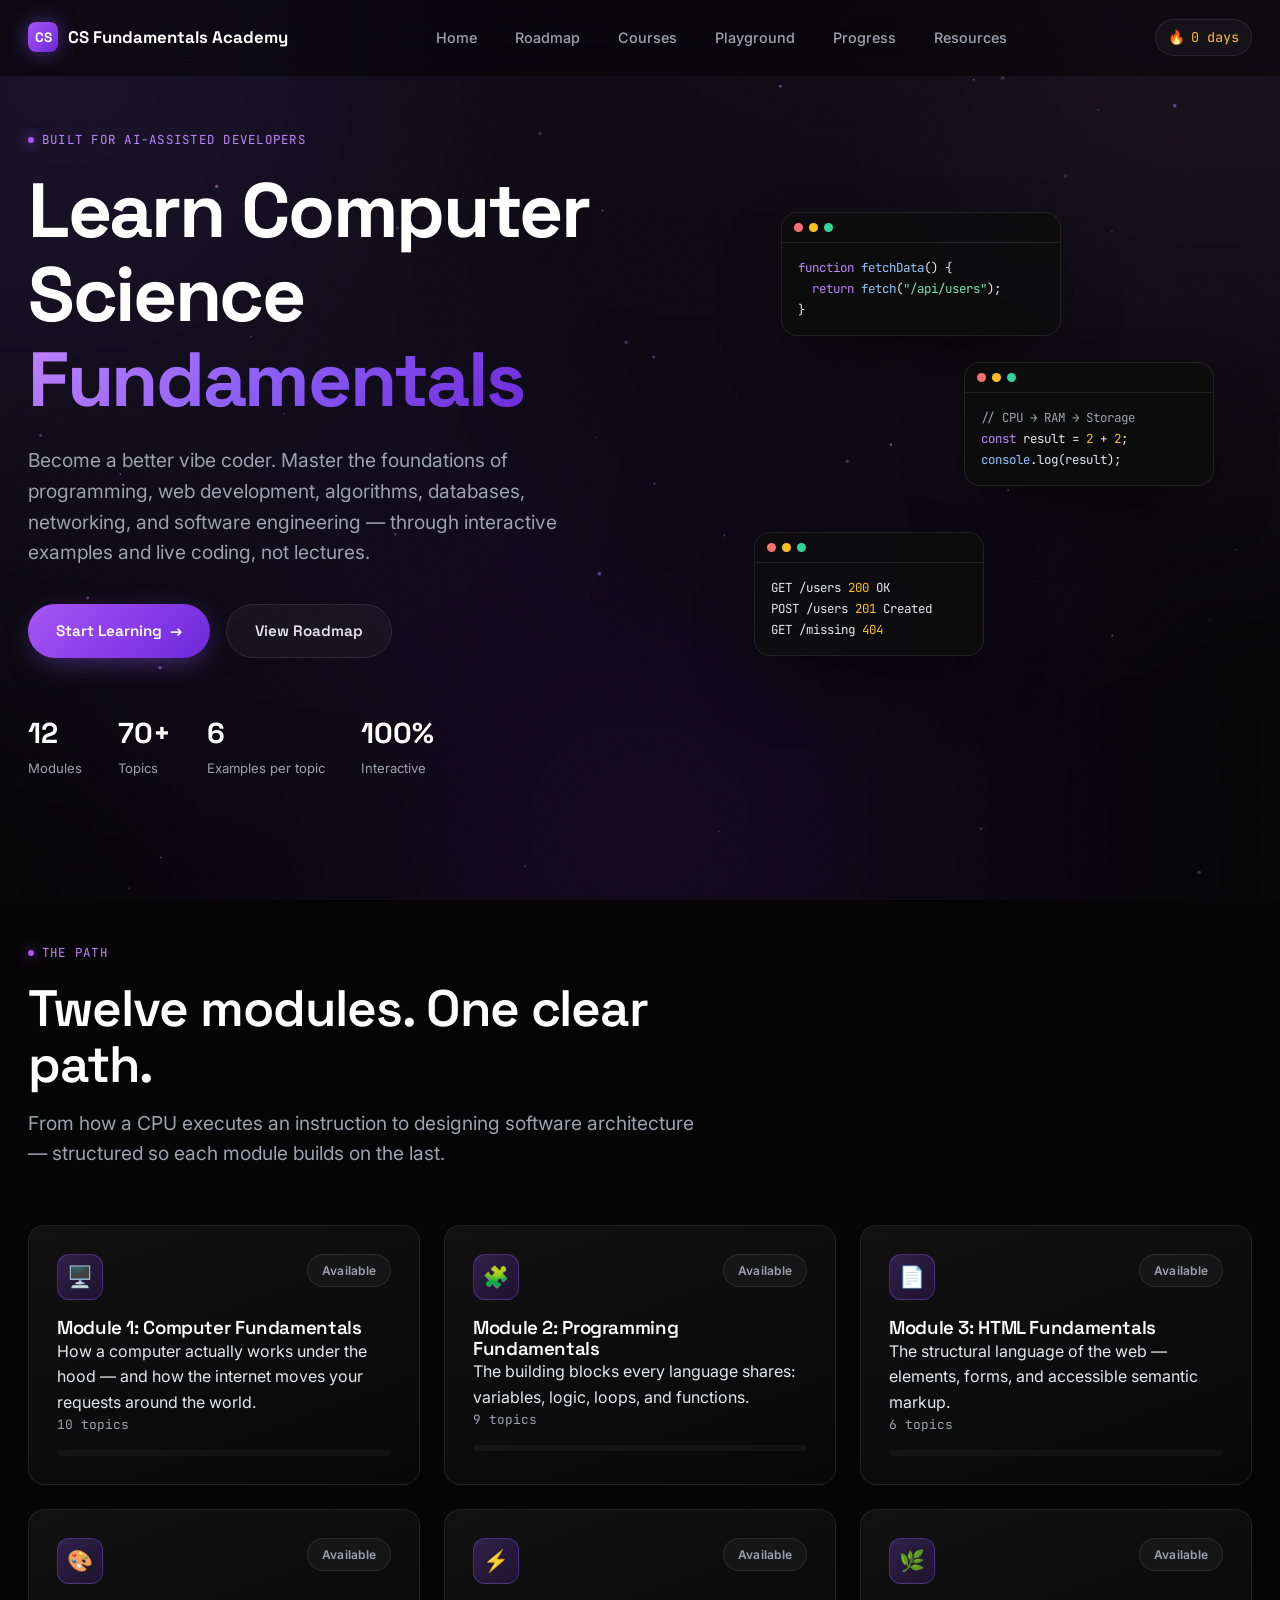
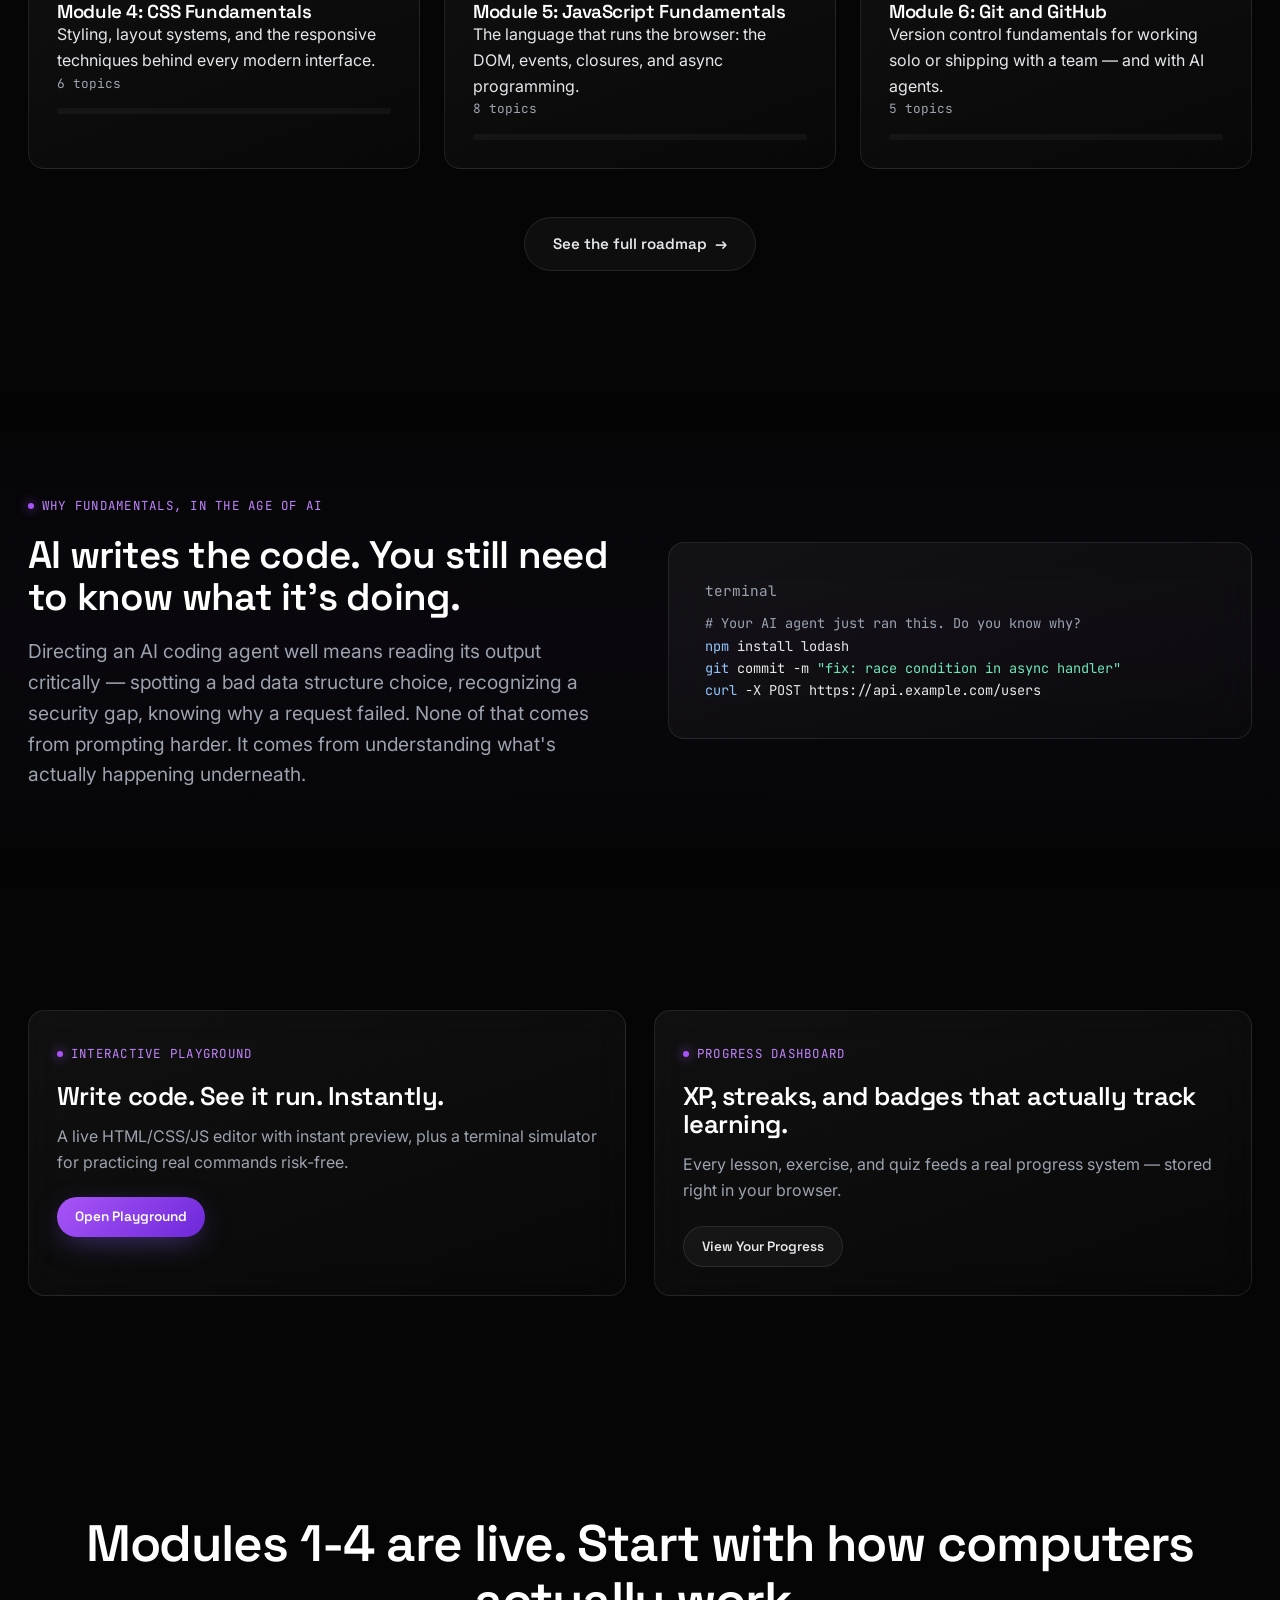
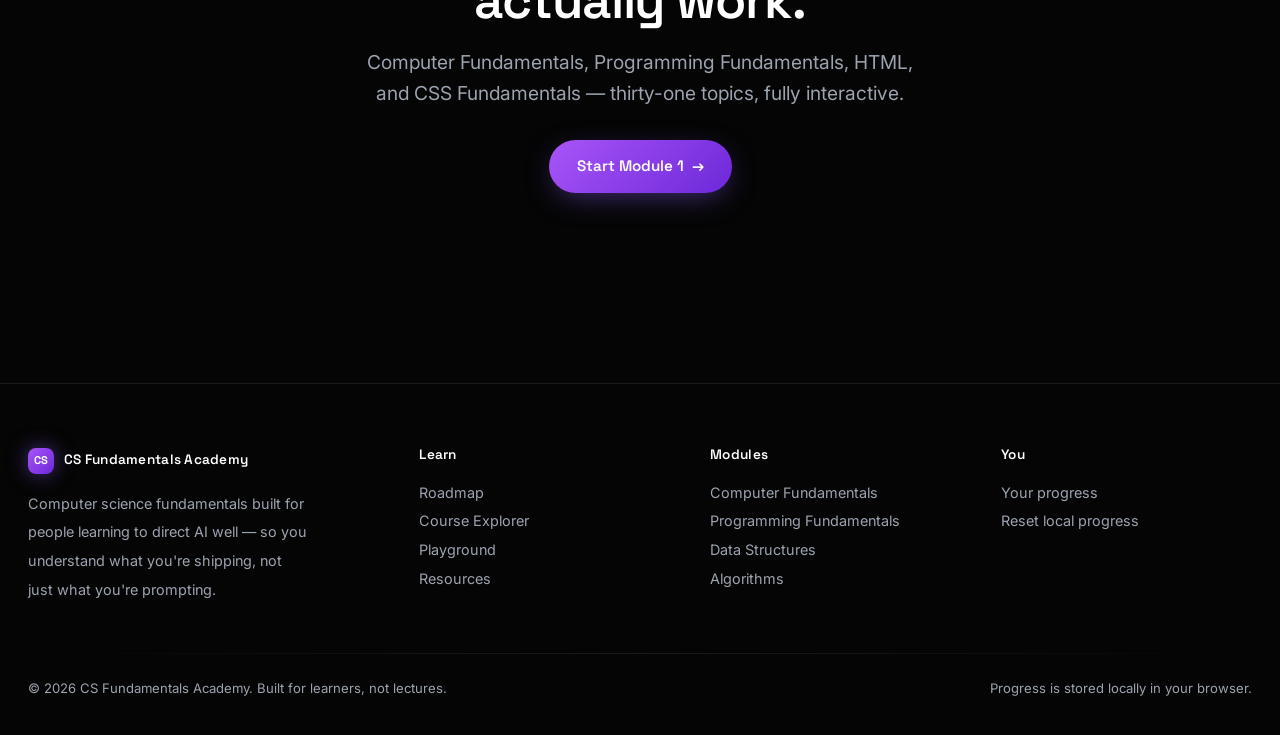
==== commit d2818bc5: "feat: Expand curriculum to 65 modules and update HTML script imports" ====
--- a/index.html
+++ b/index.html
@@ -171,6 +171,39 @@
   <script src="js/topics-module10.js"></script>
   <script src="js/topics-module11.js"></script>
   <script src="js/topics-module12.js"></script>
+  <script src="js/topics-module13.js"></script>
+  <script src="js/topics-module14.js"></script>
+  <script src="js/topics-module15.js"></script>
+  <script src="js/topics-module16.js"></script>
+  <script src="js/topics-module17.js"></script>
+  <script src="js/topics-module18.js"></script>
+  <script src="js/topics-module19.js"></script>
+  <script src="js/topics-module20.js"></script>
+  <script src="js/topics-module21.js"></script>
+  <script src="js/topics-module22.js"></script>
+  <script src="js/topics-module23.js"></script>
+  <script src="js/topics-module24.js"></script>
+  <script src="js/topics-module25.js"></script>
+  <script src="js/topics-module26.js"></script>
+  <script src="js/topics-module27.js"></script>
+  <script src="js/topics-module28.js"></script>
+  <script src="js/topics-module29.js"></script>
+  <script src="js/topics-module30.js"></script>
+  <script src="js/topics-module31.js"></script>
+  <script src="js/topics-module32.js"></script>
+  <script src="js/topics-module33.js"></script>
+  <script src="js/topics-module34.js"></script>
+  <script src="js/topics-module35.js"></script>
+  <script src="js/topics-module36.js"></script>
+  <script src="js/topics-module37.js"></script>
+  <script src="js/topics-module38.js"></script>
+  <script src="js/topics-module39.js"></script>
+  <script src="js/topics-module40.js"></script>
+  <script src="js/topics-module41.js"></script>
+  <script src="js/topics-module42.js"></script>
+  <script src="js/topics-module43.js"></script>
+  <script src="js/topics-module44.js"></script>
+  <script src="js/topics-module45.js"></script>
   <script src="js/core/models.js"></script>
   <script src="js/core/progress-store.js"></script>
   <script src="js/core/ui-services.js"></script>
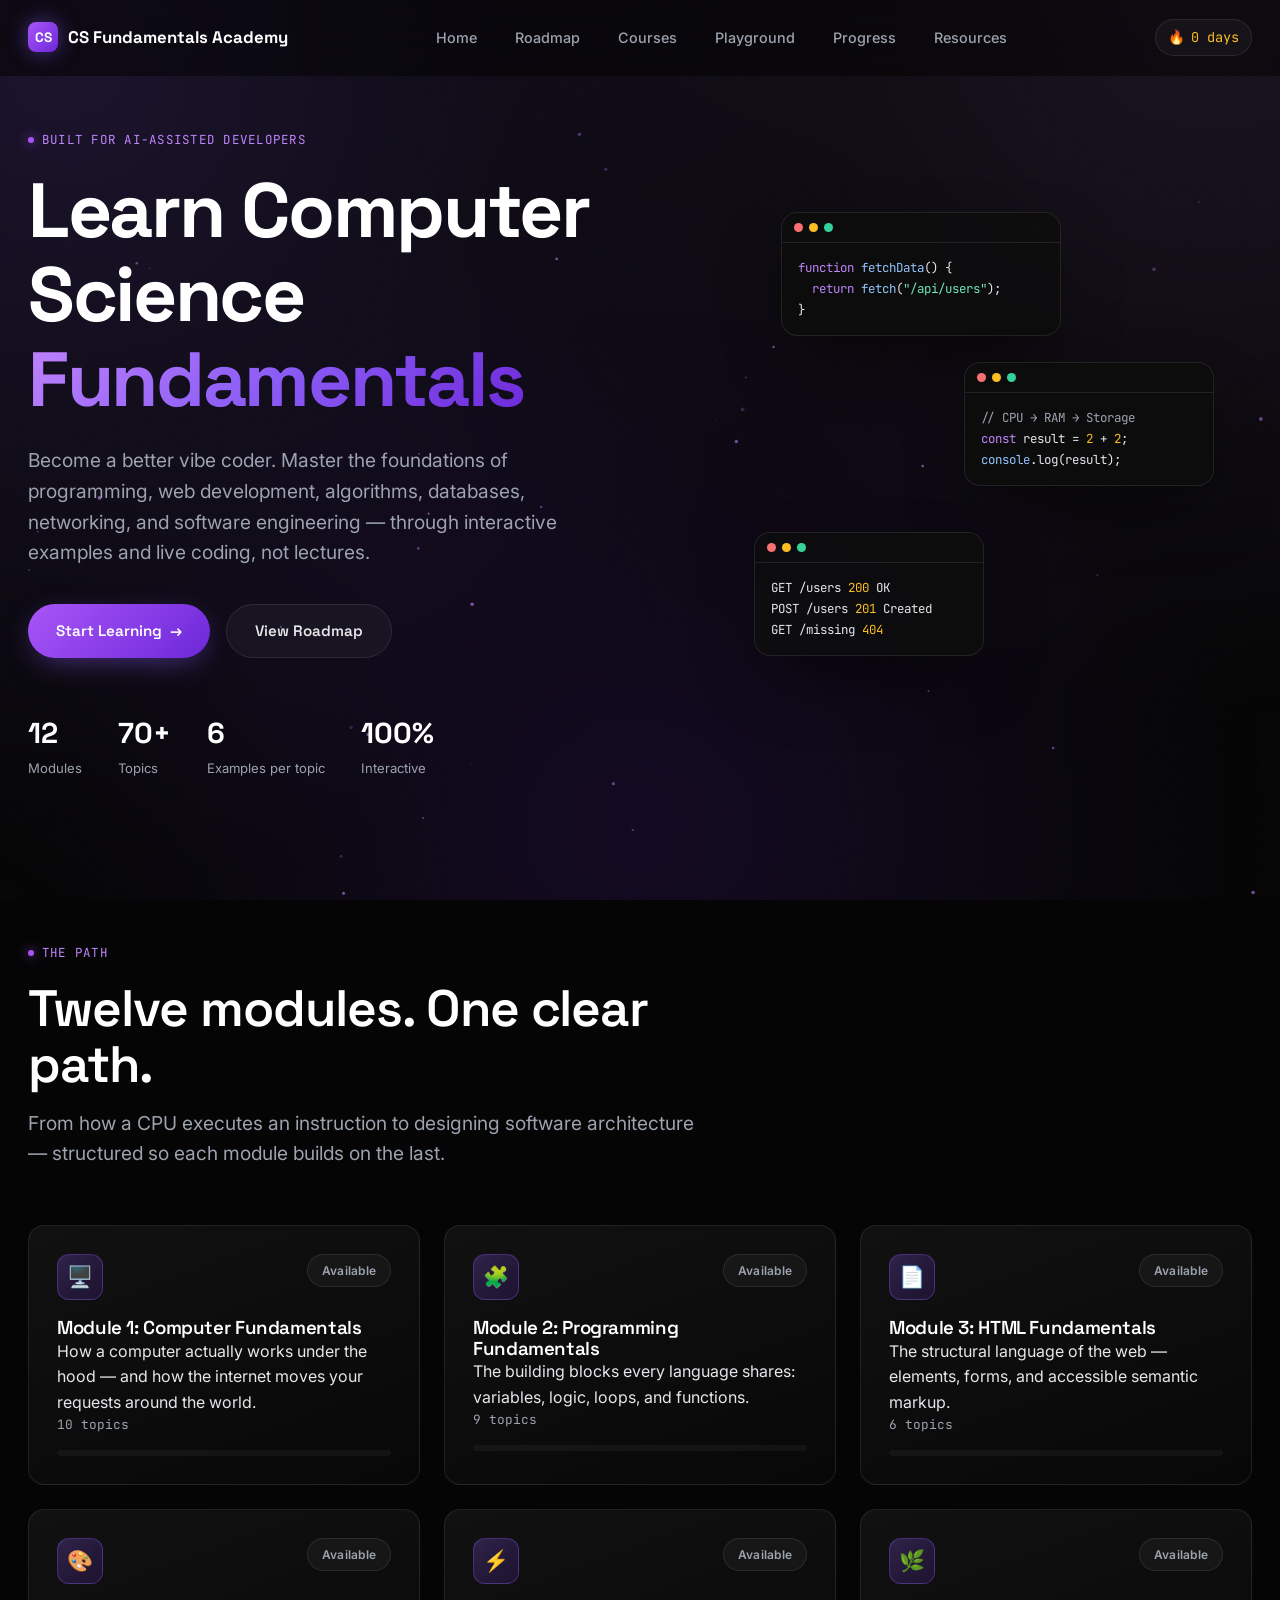
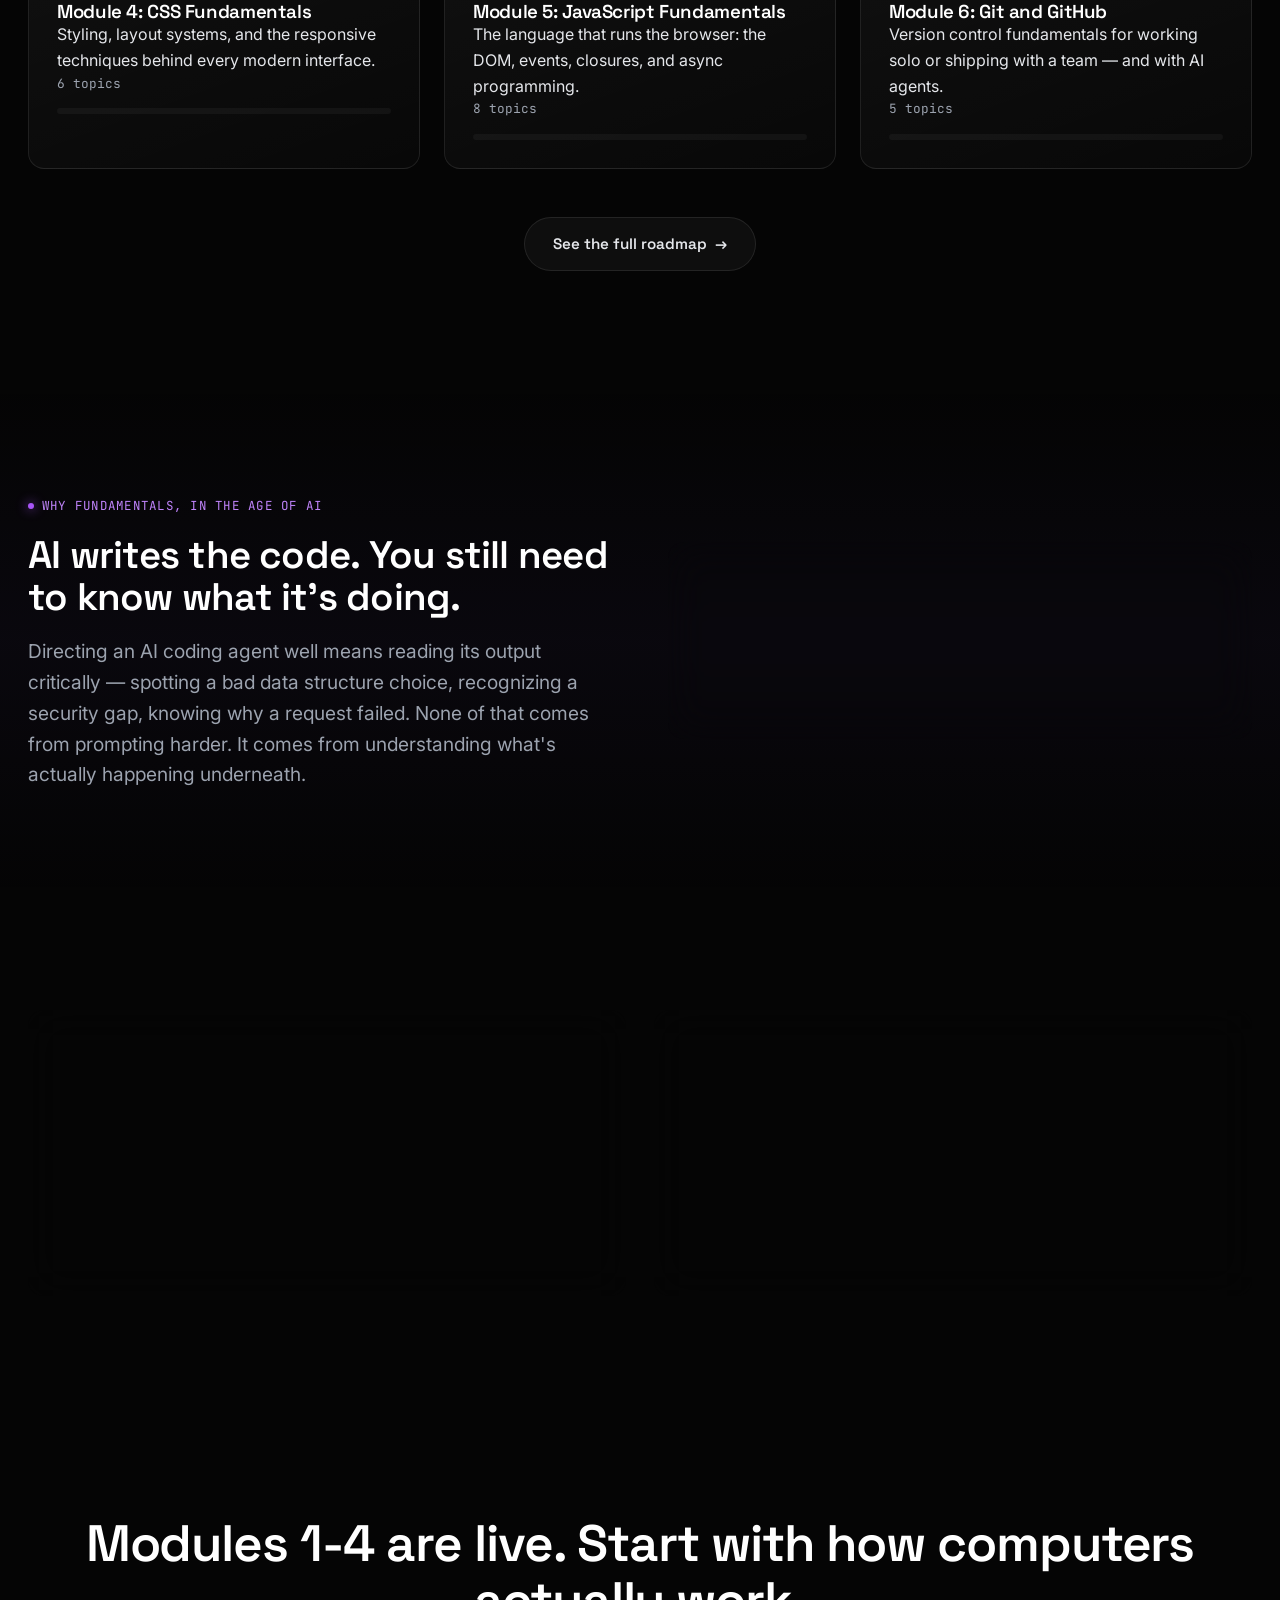
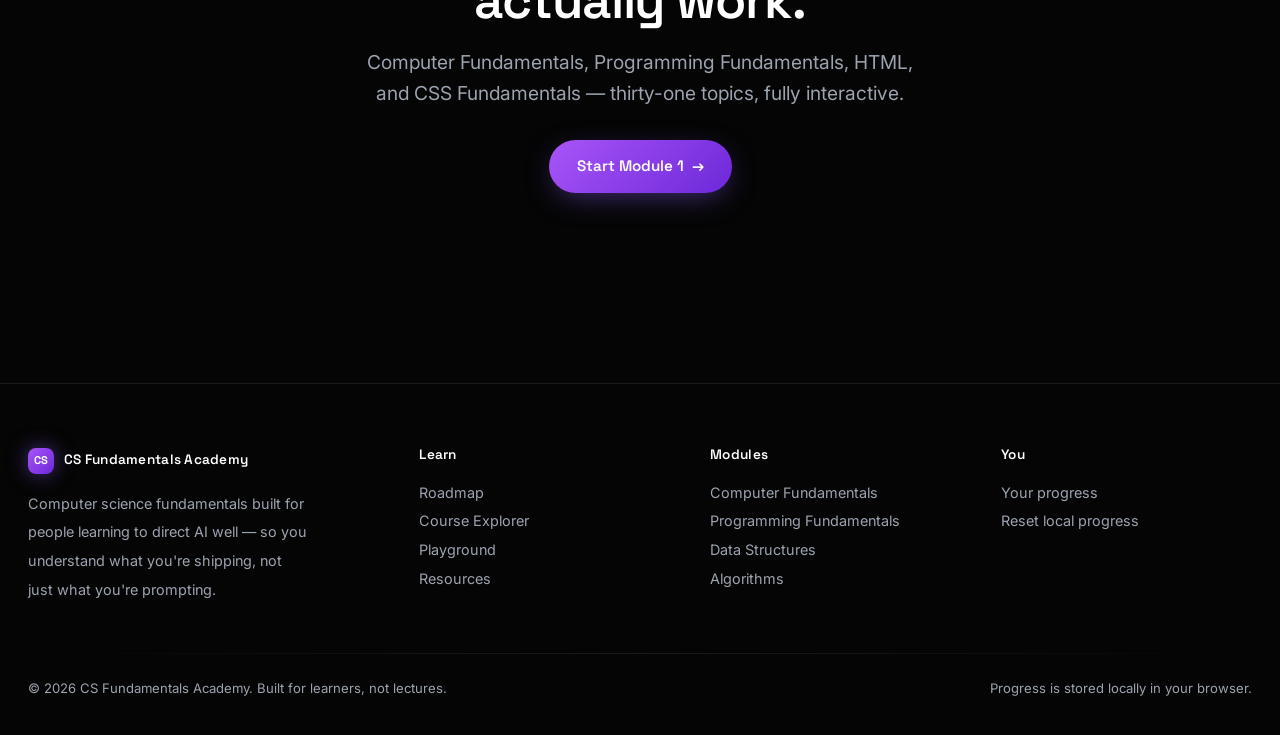
==== commit 48832162: "feat: generate detailed course content for all 14 Specialization Tracks and inject scripts" ====
--- a/index.html
+++ b/index.html
@@ -171,6 +171,53 @@
   <script src="js/topics-module10.js"></script>
   <script src="js/topics-module11.js"></script>
   <script src="js/topics-module12.js"></script>
+  <script src="js/topics-module13.js"></script>
+  <script src="js/topics-module14.js"></script>
+  <script src="js/topics-module15.js"></script>
+  <script src="js/topics-module16.js"></script>
+  <script src="js/topics-module17.js"></script>
+  <script src="js/topics-module18.js"></script>
+  <script src="js/topics-module19.js"></script>
+  <script src="js/topics-module20.js"></script>
+  <script src="js/topics-module21.js"></script>
+  <script src="js/topics-module22.js"></script>
+  <script src="js/topics-module23.js"></script>
+  <script src="js/topics-module24.js"></script>
+  <script src="js/topics-module25.js"></script>
+  <script src="js/topics-module26.js"></script>
+  <script src="js/topics-module27.js"></script>
+  <script src="js/topics-module28.js"></script>
+  <script src="js/topics-module29.js"></script>
+  <script src="js/topics-module30.js"></script>
+  <script src="js/topics-module31.js"></script>
+  <script src="js/topics-module32.js"></script>
+  <script src="js/topics-module33.js"></script>
+  <script src="js/topics-module34.js"></script>
+  <script src="js/topics-module35.js"></script>
+  <script src="js/topics-module36.js"></script>
+  <script src="js/topics-module37.js"></script>
+  <script src="js/topics-module38.js"></script>
+  <script src="js/topics-module39.js"></script>
+  <script src="js/topics-module40.js"></script>
+  <script src="js/topics-module41.js"></script>
+  <script src="js/topics-module42.js"></script>
+  <script src="js/topics-module43.js"></script>
+  <script src="js/topics-module44.js"></script>
+  <script src="js/topics-module45.js"></script>
+  <script src="js/topics-spec1.js"></script>
+  <script src="js/topics-spec2.js"></script>
+  <script src="js/topics-spec3.js"></script>
+  <script src="js/topics-spec4.js"></script>
+  <script src="js/topics-spec5.js"></script>
+  <script src="js/topics-spec6.js"></script>
+  <script src="js/topics-spec7.js"></script>
+  <script src="js/topics-spec8.js"></script>
+  <script src="js/topics-spec9.js"></script>
+  <script src="js/topics-spec10.js"></script>
+  <script src="js/topics-spec11.js"></script>
+  <script src="js/topics-spec12.js"></script>
+  <script src="js/topics-spec13.js"></script>
+  <script src="js/topics-spec14.js"></script>
   <script src="js/topics-module13.js"></script>
   <script src="js/topics-module14.js"></script>
   <script src="js/topics-module15.js"></script>
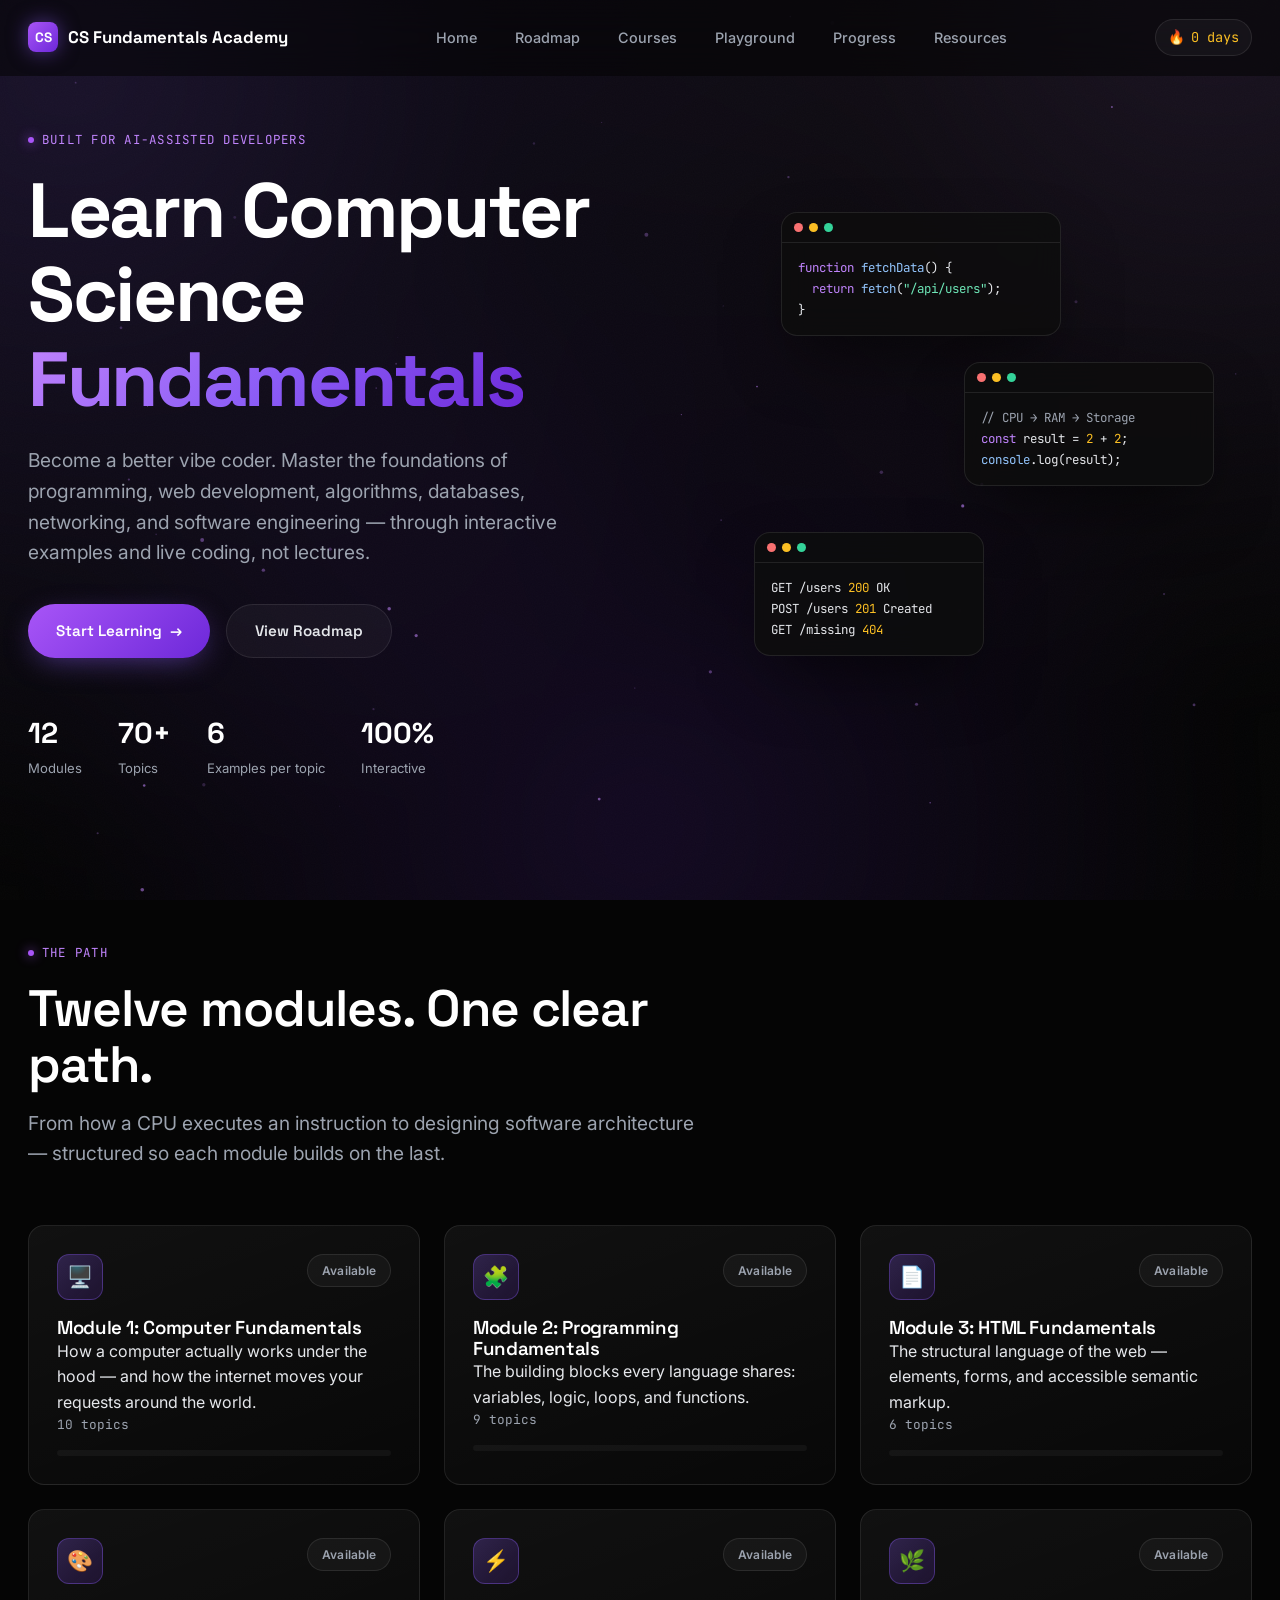
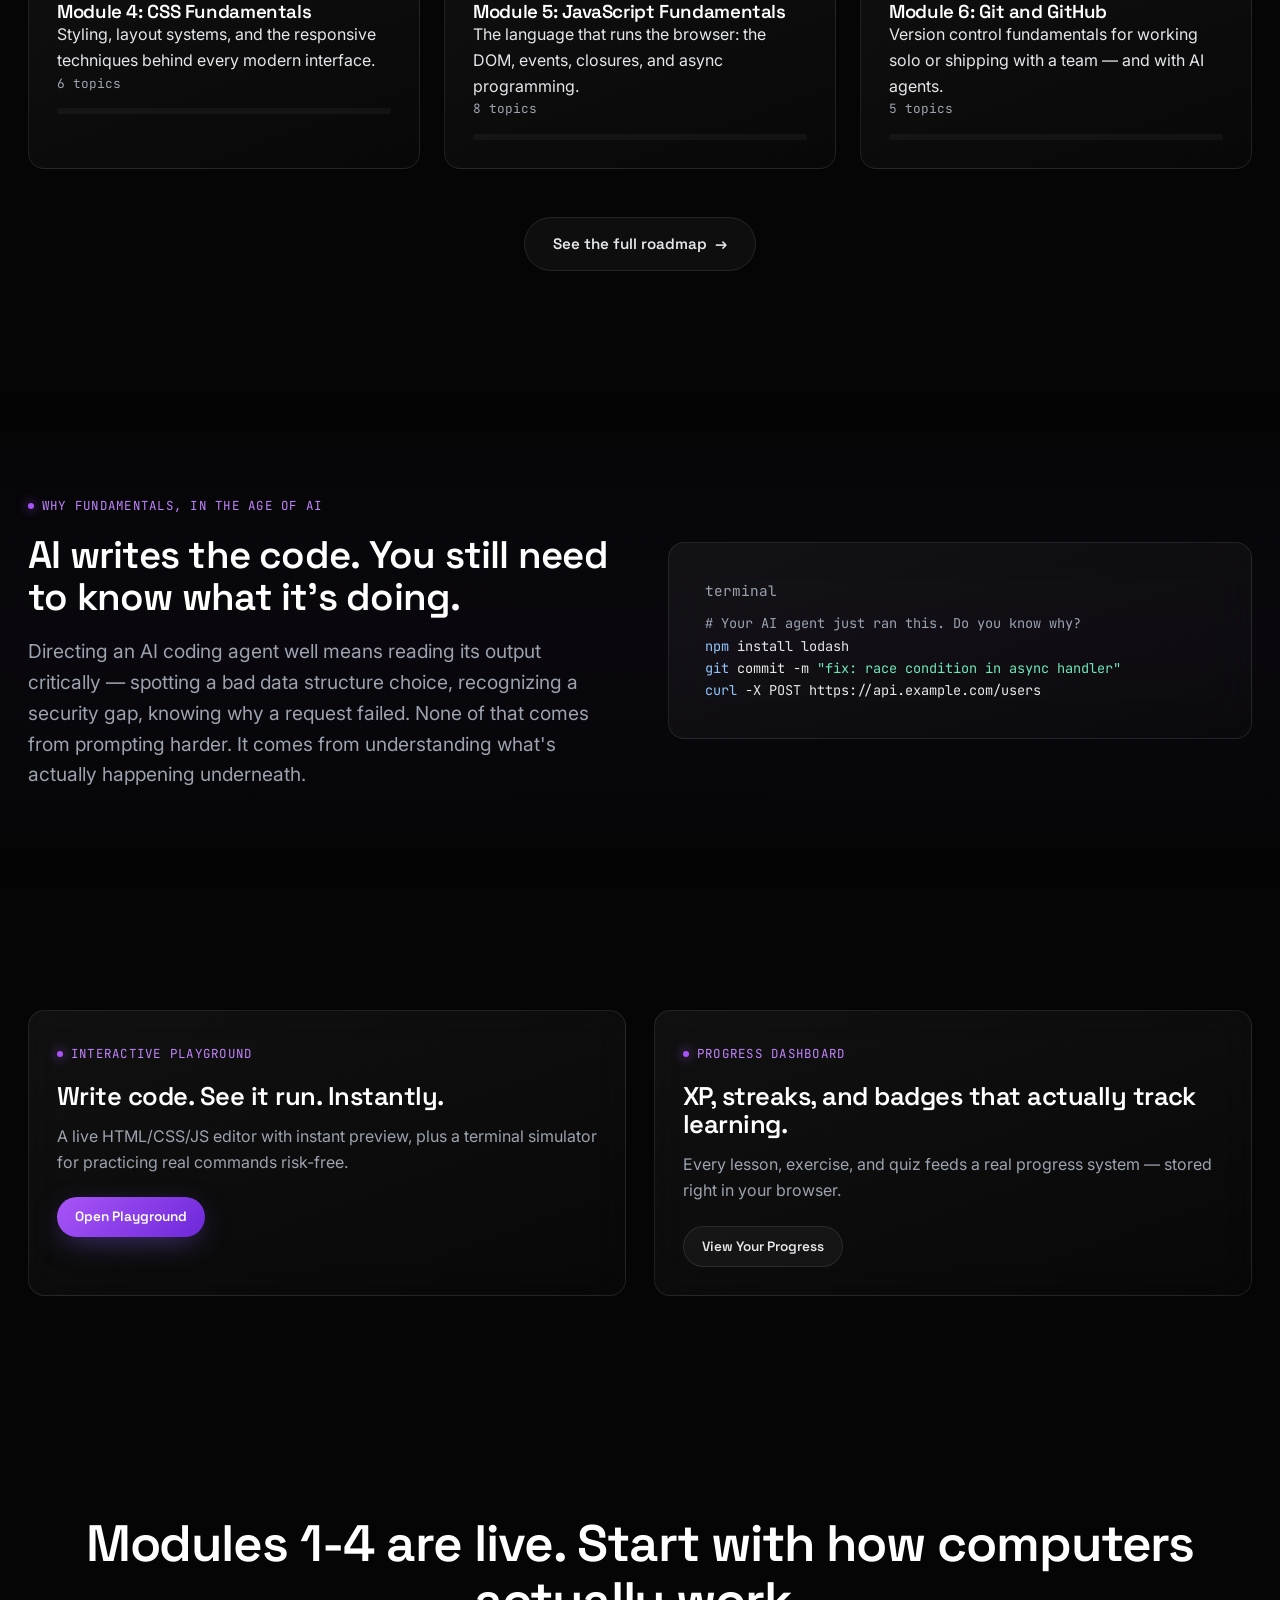
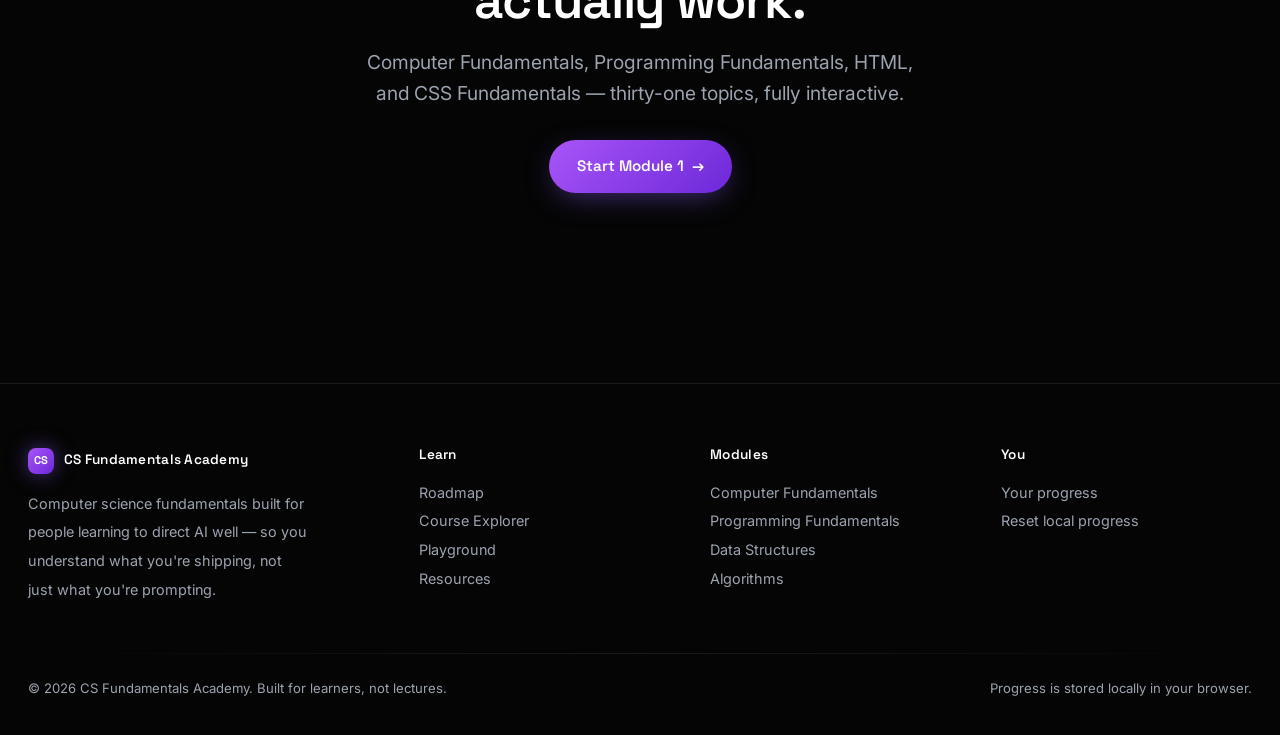
==== commit 502f05e9: "feat: complete course materials for all 65 modules and unlock courses" ====
--- a/index.html
+++ b/index.html
@@ -171,6 +171,73 @@
   <script src="js/topics-module10.js"></script>
   <script src="js/topics-module11.js"></script>
   <script src="js/topics-module12.js"></script>
+  <script src="js/topics-module13.js"></script>
+  <script src="js/topics-module14.js"></script>
+  <script src="js/topics-module15.js"></script>
+  <script src="js/topics-module16.js"></script>
+  <script src="js/topics-module17.js"></script>
+  <script src="js/topics-module18.js"></script>
+  <script src="js/topics-module19.js"></script>
+  <script src="js/topics-module20.js"></script>
+  <script src="js/topics-module21.js"></script>
+  <script src="js/topics-module22.js"></script>
+  <script src="js/topics-module23.js"></script>
+  <script src="js/topics-module24.js"></script>
+  <script src="js/topics-module25.js"></script>
+  <script src="js/topics-module26.js"></script>
+  <script src="js/topics-module27.js"></script>
+  <script src="js/topics-module28.js"></script>
+  <script src="js/topics-module29.js"></script>
+  <script src="js/topics-module30.js"></script>
+  <script src="js/topics-module31.js"></script>
+  <script src="js/topics-module32.js"></script>
+  <script src="js/topics-module33.js"></script>
+  <script src="js/topics-module34.js"></script>
+  <script src="js/topics-module35.js"></script>
+  <script src="js/topics-module36.js"></script>
+  <script src="js/topics-module37.js"></script>
+  <script src="js/topics-module38.js"></script>
+  <script src="js/topics-module39.js"></script>
+  <script src="js/topics-module40.js"></script>
+  <script src="js/topics-module41.js"></script>
+  <script src="js/topics-module42.js"></script>
+  <script src="js/topics-module43.js"></script>
+  <script src="js/topics-module44.js"></script>
+  <script src="js/topics-module45.js"></script>
+  <script src="js/topics-module46.js"></script>
+  <script src="js/topics-module47.js"></script>
+  <script src="js/topics-module48.js"></script>
+  <script src="js/topics-module49.js"></script>
+  <script src="js/topics-module50.js"></script>
+  <script src="js/topics-module51.js"></script>
+  <script src="js/topics-module52.js"></script>
+  <script src="js/topics-module53.js"></script>
+  <script src="js/topics-module54.js"></script>
+  <script src="js/topics-module55.js"></script>
+  <script src="js/topics-module56.js"></script>
+  <script src="js/topics-module57.js"></script>
+  <script src="js/topics-module58.js"></script>
+  <script src="js/topics-module59.js"></script>
+  <script src="js/topics-module60.js"></script>
+  <script src="js/topics-module61.js"></script>
+  <script src="js/topics-module62.js"></script>
+  <script src="js/topics-module63.js"></script>
+  <script src="js/topics-module64.js"></script>
+  <script src="js/topics-module65.js"></script>
+  <script src="js/topics-spec1.js"></script>
+  <script src="js/topics-spec2.js"></script>
+  <script src="js/topics-spec3.js"></script>
+  <script src="js/topics-spec4.js"></script>
+  <script src="js/topics-spec5.js"></script>
+  <script src="js/topics-spec6.js"></script>
+  <script src="js/topics-spec7.js"></script>
+  <script src="js/topics-spec8.js"></script>
+  <script src="js/topics-spec9.js"></script>
+  <script src="js/topics-spec10.js"></script>
+  <script src="js/topics-spec11.js"></script>
+  <script src="js/topics-spec12.js"></script>
+  <script src="js/topics-spec13.js"></script>
+  <script src="js/topics-spec14.js"></script>
   <script src="js/topics-module13.js"></script>
   <script src="js/topics-module14.js"></script>
   <script src="js/topics-module15.js"></script>
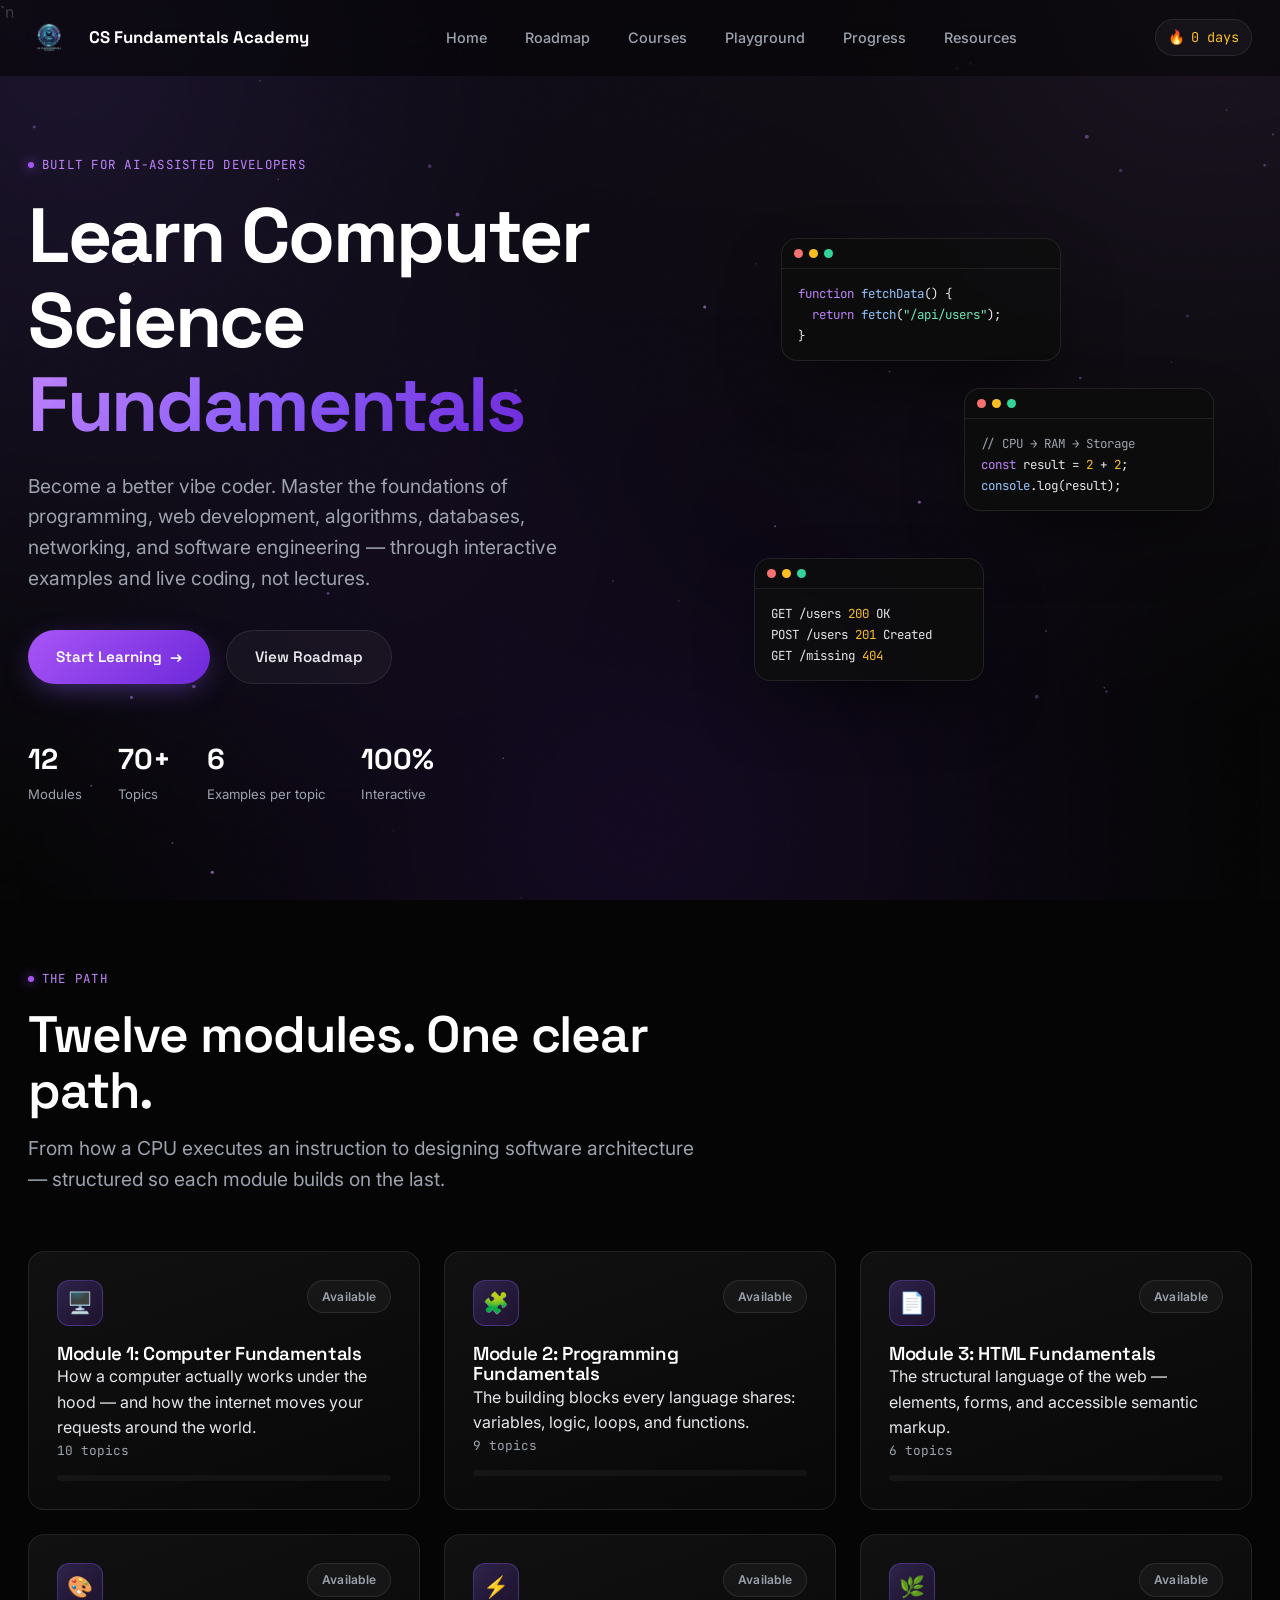
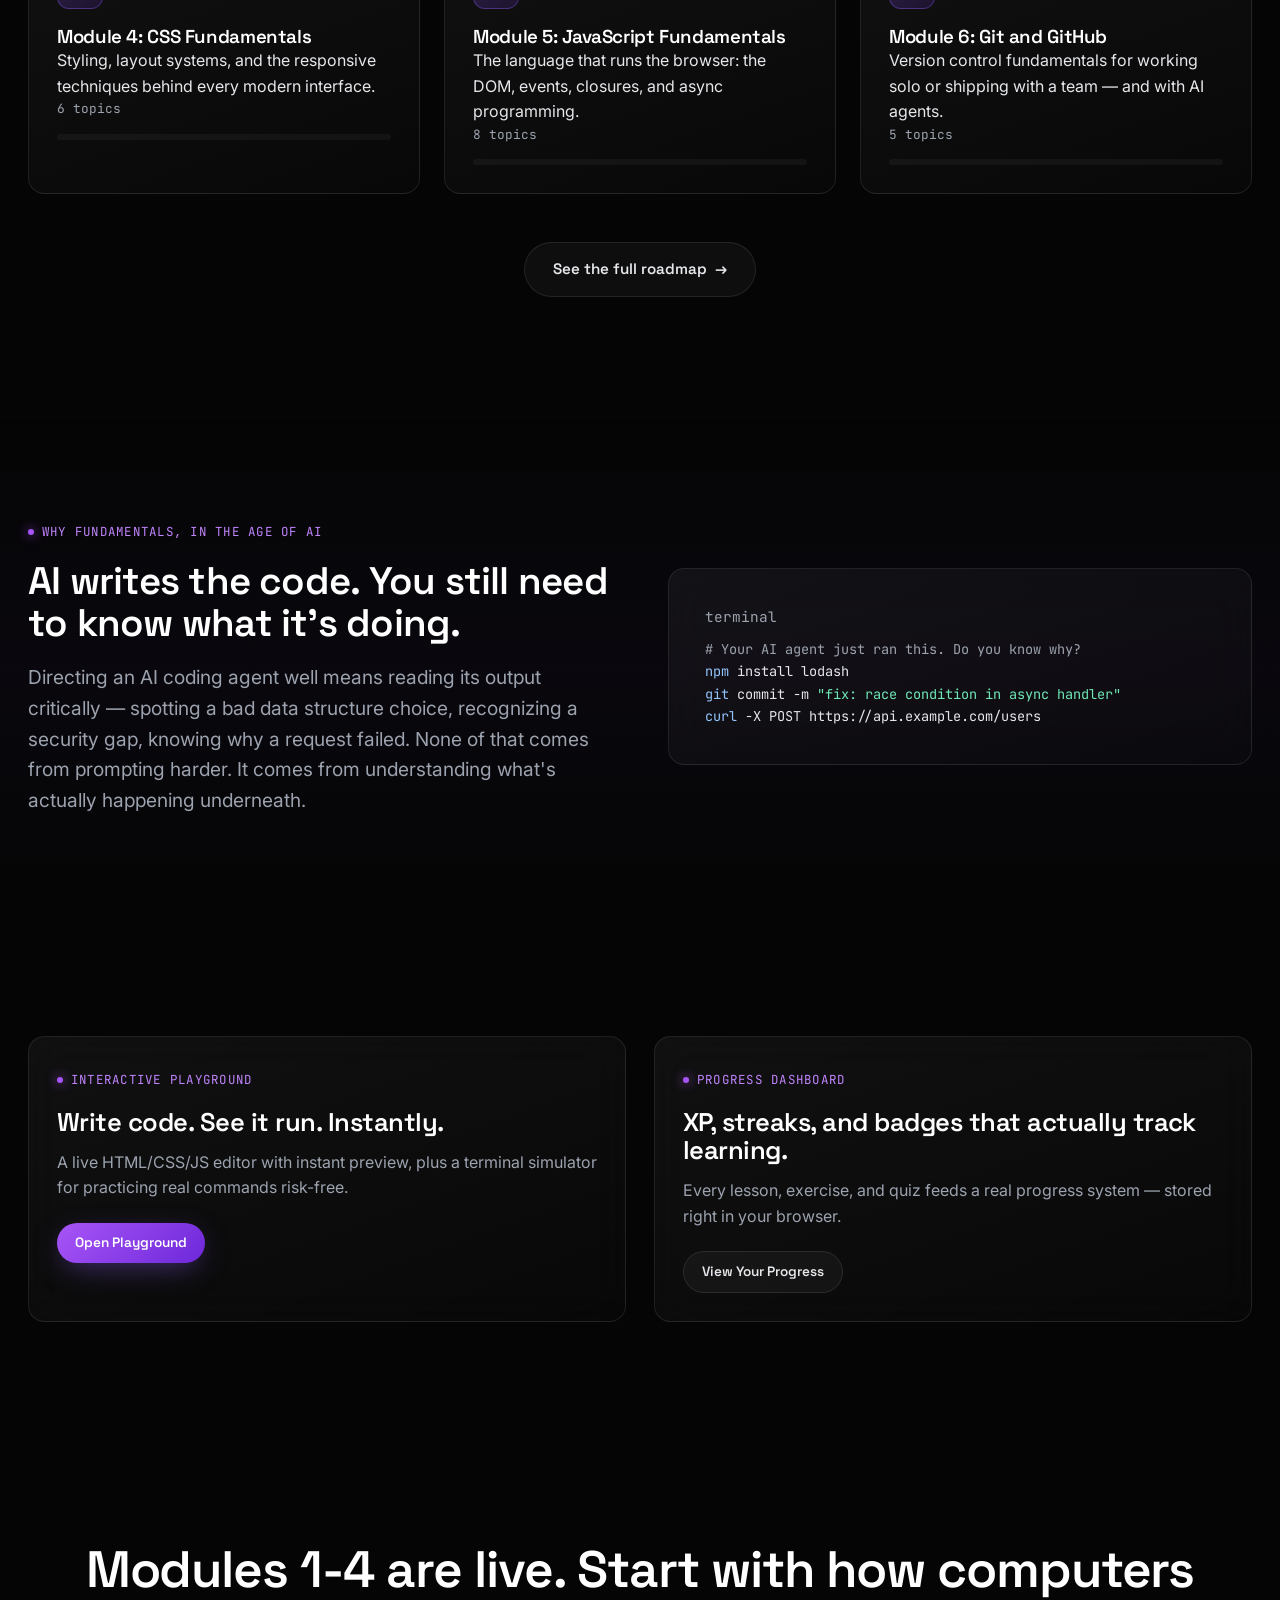
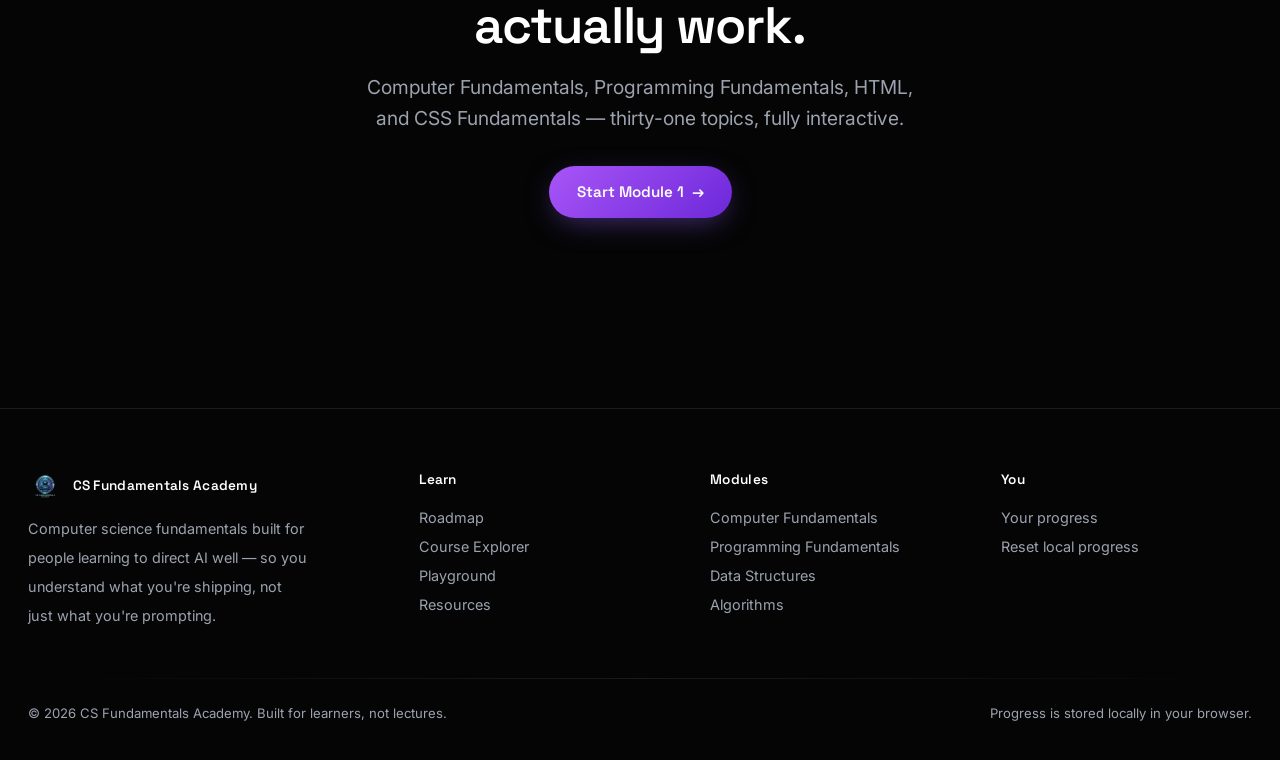
==== commit 405d3617: "feat: use provided logo and favicon, add hide/show option to course content" ====
--- a/index.html
+++ b/index.html
@@ -8,7 +8,7 @@
   <link rel="preconnect" href="https://fonts.googleapis.com">
   <link rel="stylesheet" href="css/main.css">
   <link rel="stylesheet" href="css/components.css">
-</head>
+<link rel="icon" type="image/png" href="assets/logo.png">`n</head>
 <body data-root="">
   <a href="#main" class="skip-link">Skip to content</a>
   <div class="bg-mesh"></div>
@@ -348,3 +348,4 @@
   </script>
 </body>
 </html>
+
--- a/css/components.css
+++ b/css/components.css
@@ -362,6 +362,100 @@
 .topic-section h2 { margin-bottom: 20px; }
 .topic-prose p { color: var(--text-1); margin-bottom: 16px; max-width: 760px; }
 .topic-prose strong { color: var(--text-0); }
+
+/* ---- Show / Hide content row ---- */
+.topic-reveal-row {
+  display: flex;
+  align-items: center;
+  gap: 18px;
+  margin-top: 32px;
+  flex-wrap: wrap;
+}
+.topic-reveal-hint {
+  font-size: 0.88rem;
+  color: var(--text-2);
+  font-style: italic;
+}
+
+/* ---- Collapsible content area ---- */
+.topic-content-area {
+  max-height: 0;
+  overflow: hidden;
+  opacity: 0;
+  transition: max-height 0.55s var(--ease-out), opacity 0.45s var(--ease-out);
+  will-change: max-height, opacity;
+}
+.topic-content-area.is-visible {
+  max-height: 99999px; /* large enough for any content */
+  opacity: 1;
+}
+
+/* ---- Prev / Next navigation ---- */
+.topic-nav-row {
+  display: flex;
+  align-items: stretch;
+  justify-content: space-between;
+  gap: 16px;
+  padding: 48px 0 80px;
+  flex-wrap: wrap;
+}
+.topic-nav-btn {
+  display: flex;
+  align-items: center;
+  gap: 16px;
+  padding: 20px 28px;
+  border-radius: var(--radius-md);
+  border: 1px solid var(--border-glass);
+  background: var(--surface-glass);
+  transition: border-color var(--dur-med), background var(--dur-med), transform var(--dur-fast) var(--ease-spring), box-shadow var(--dur-med);
+  flex: 1;
+  min-width: 220px;
+  max-width: 46%;
+  text-decoration: none;
+}
+.topic-nav-btn:hover {
+  border-color: var(--border-glow);
+  background: var(--surface-glass-strong);
+  transform: translateY(-3px);
+  box-shadow: 0 16px 40px -16px rgba(139, 92, 246, 0.3);
+}
+.topic-nav-prev { flex-direction: row; }
+.topic-nav-next { flex-direction: row; justify-content: flex-end; text-align: right; }
+.topic-nav-arrow {
+  font-size: 1.4rem;
+  color: var(--primary-3);
+  flex-shrink: 0;
+  transition: transform var(--dur-fast) var(--ease-spring);
+}
+.topic-nav-prev:hover .topic-nav-arrow { transform: translateX(-4px); }
+.topic-nav-next:hover .topic-nav-arrow { transform: translateX(4px); }
+.topic-nav-label {
+  display: flex;
+  flex-direction: column;
+  gap: 4px;
+  min-width: 0;
+}
+.topic-nav-hint {
+  font-size: 0.75rem;
+  color: var(--primary-3);
+  font-family: var(--font-mono);
+  text-transform: uppercase;
+  letter-spacing: 0.08em;
+  font-weight: 600;
+}
+.topic-nav-title {
+  font-family: var(--font-display);
+  font-size: 0.95rem;
+  font-weight: 600;
+  color: var(--text-0);
+  white-space: nowrap;
+  overflow: hidden;
+  text-overflow: ellipsis;
+}
+@media (max-width: 640px) {
+  .topic-nav-btn { max-width: 100%; }
+  .topic-nav-row { flex-direction: column; }
+}
 
 .mistake-box {
   border-left: 3px solid var(--warning);
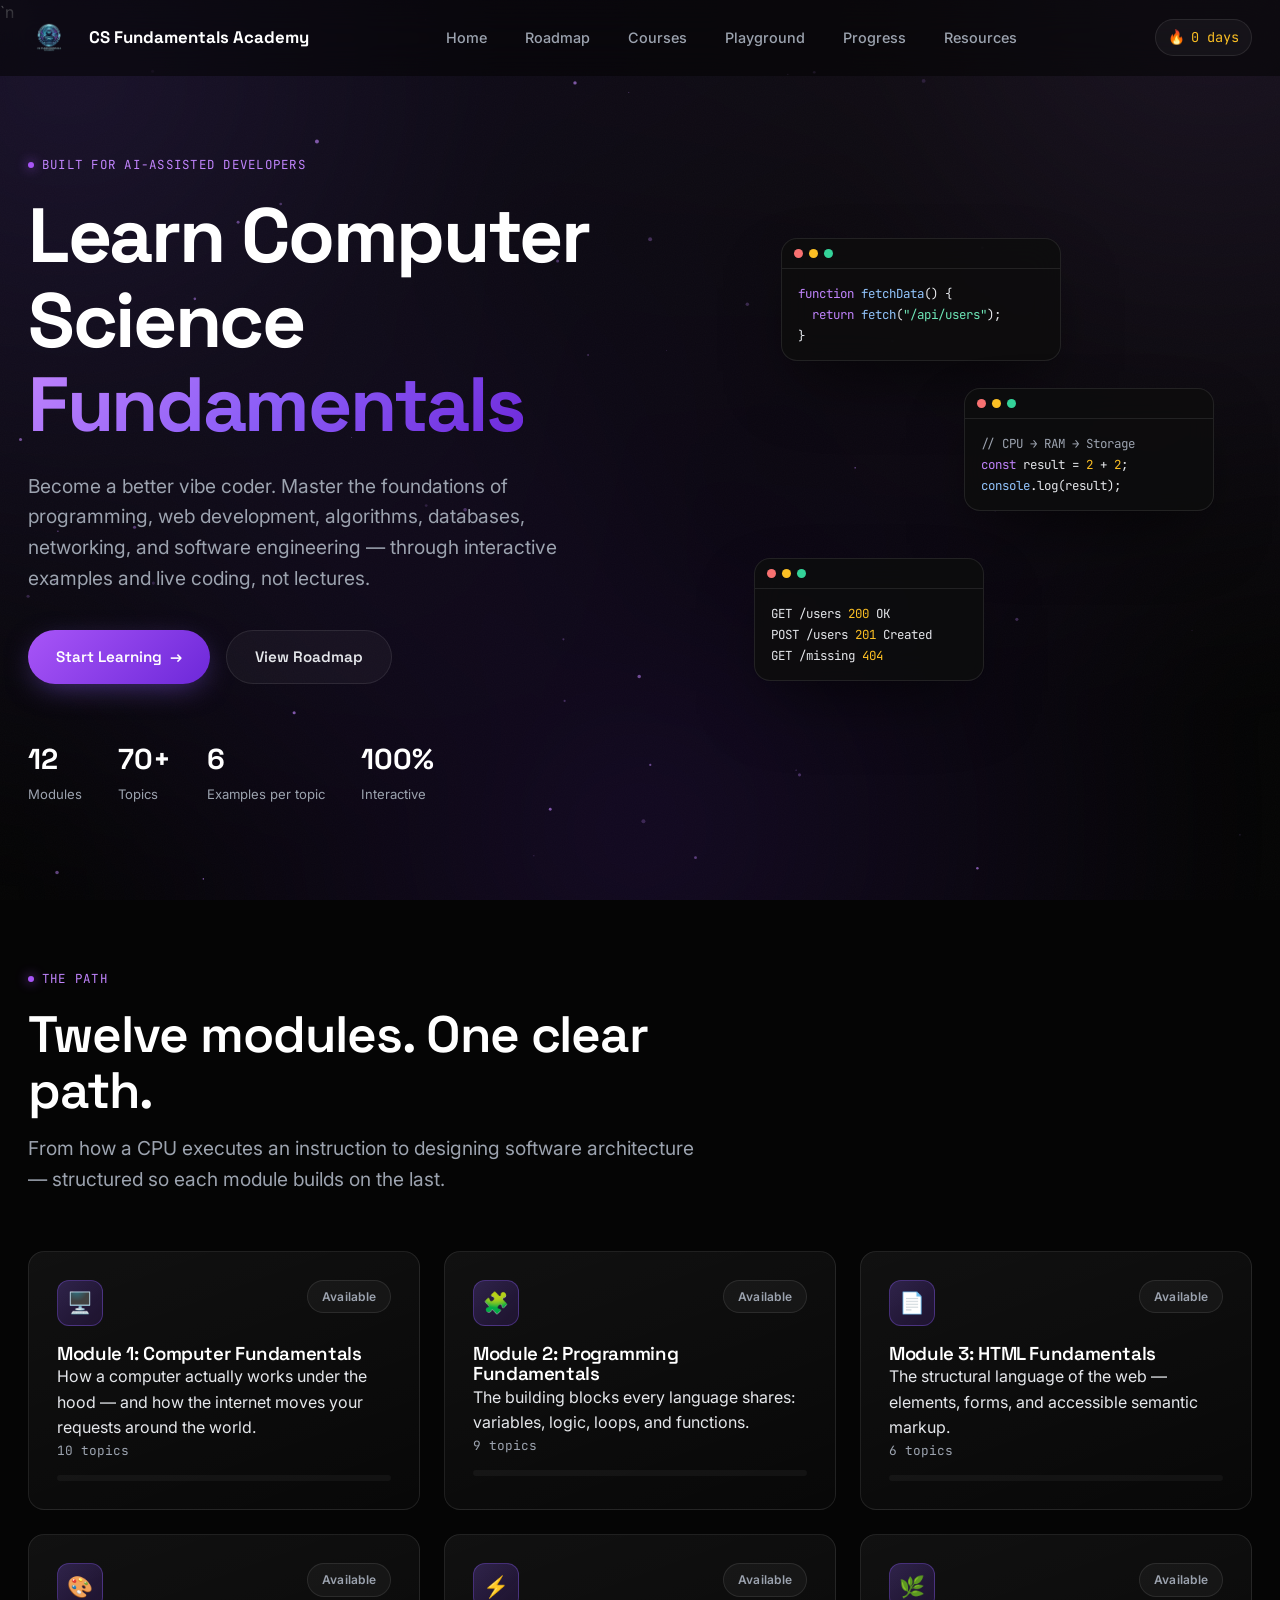
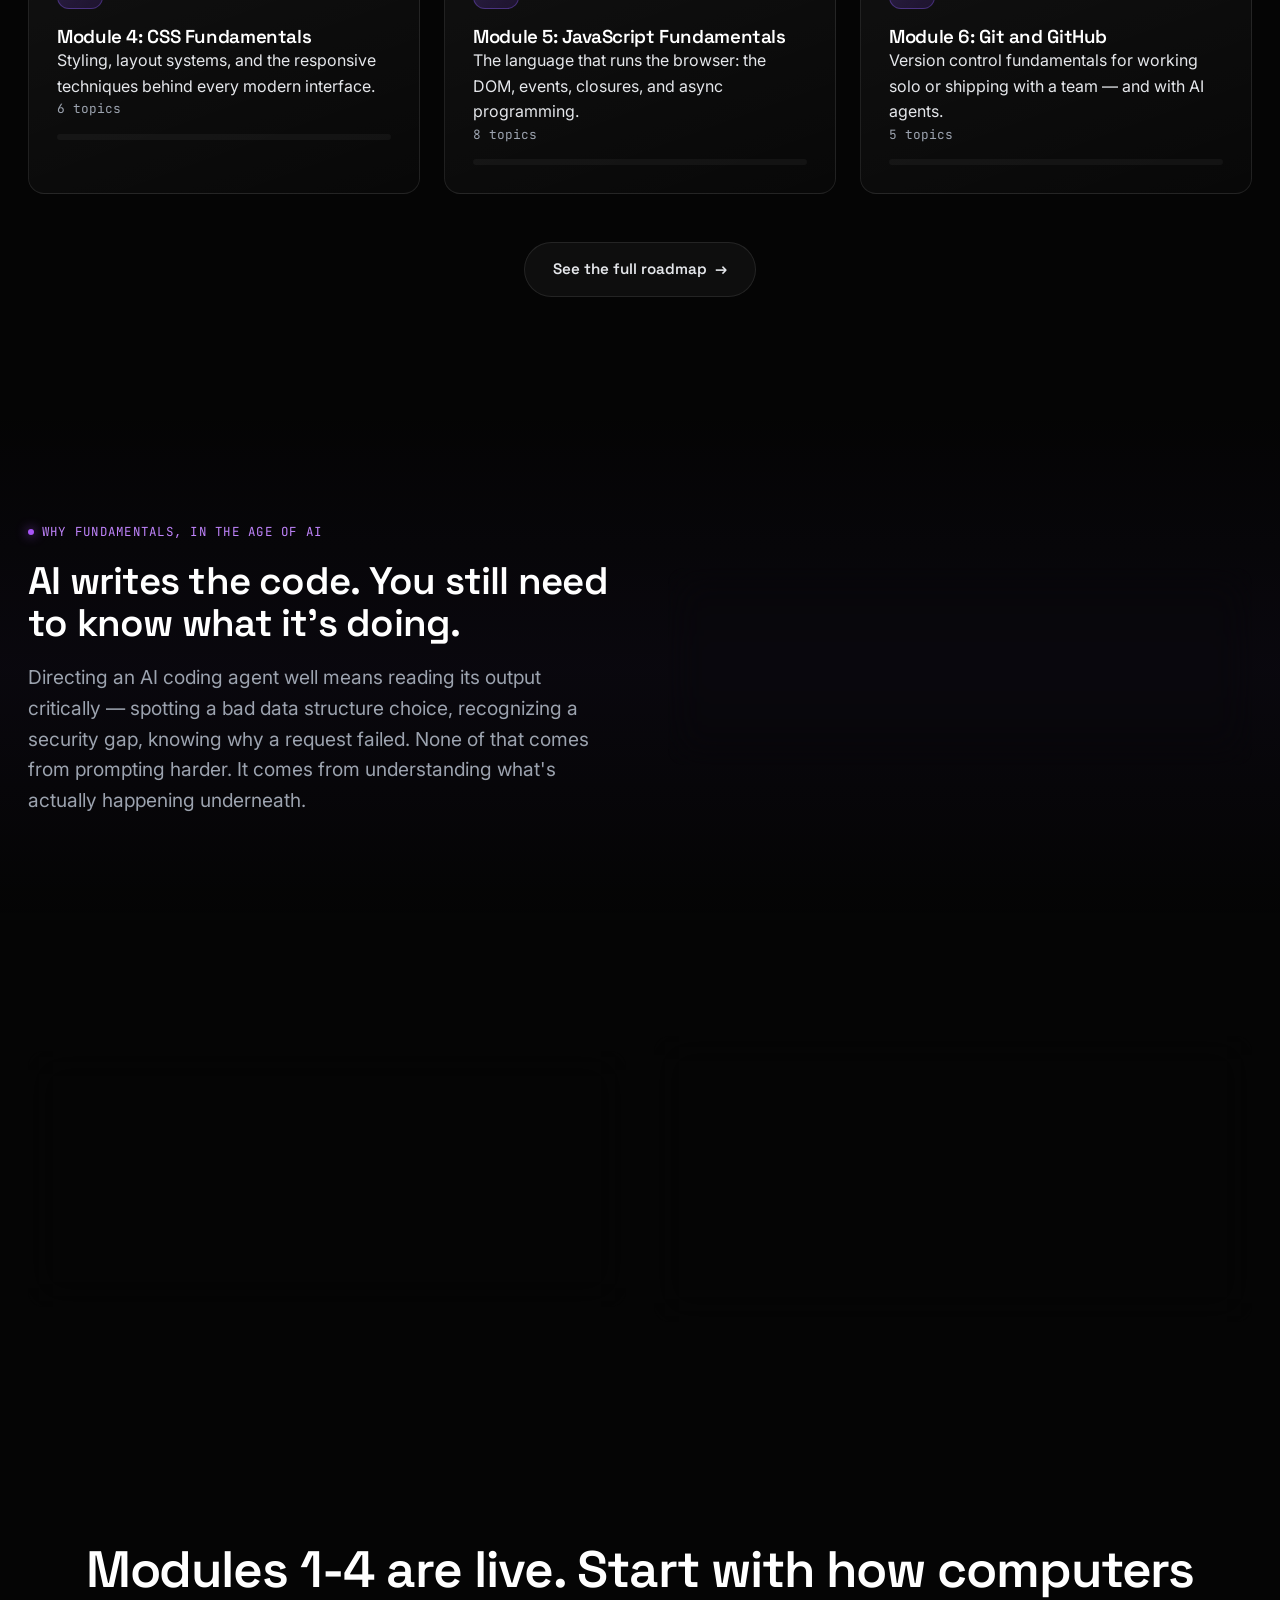
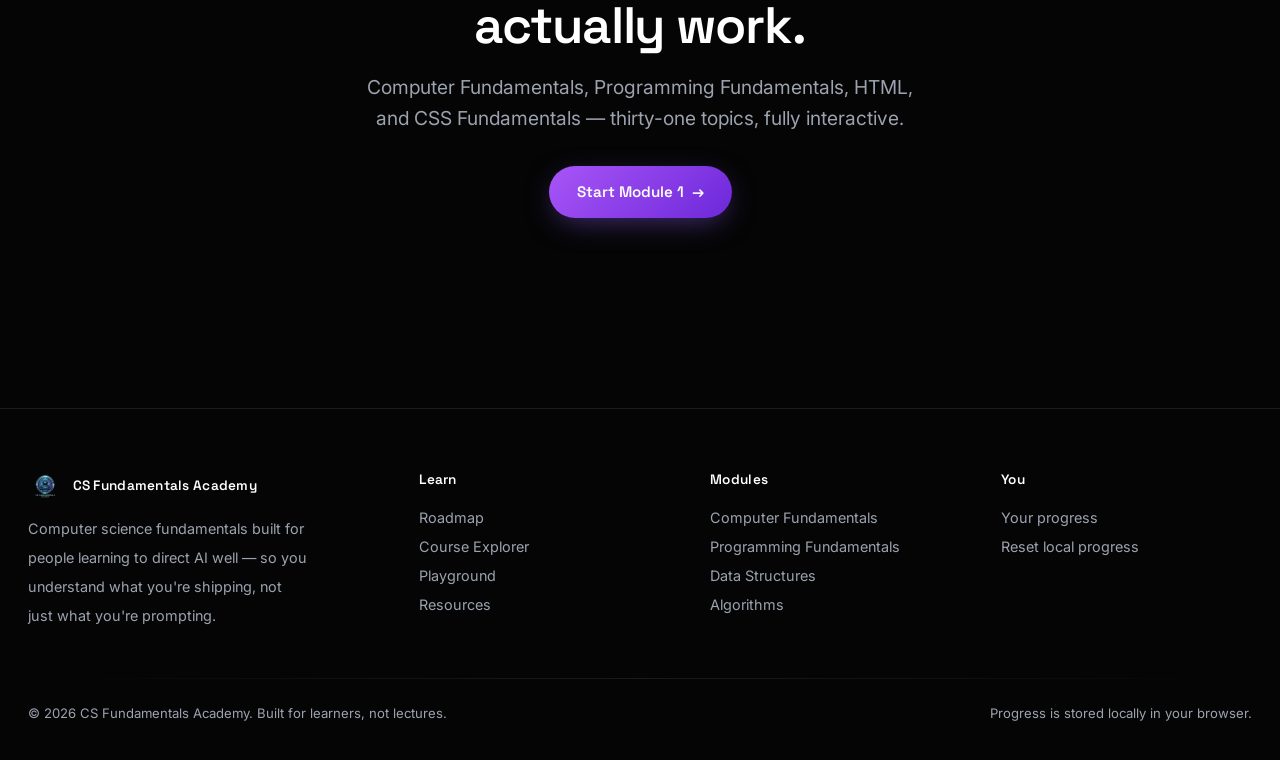
==== commit 89dcf9e0: "Improve responsive behavior for small screens" ====
--- a/index.html
+++ b/index.html
@@ -103,7 +103,7 @@
     <!-- WHY THIS MATTERS FOR VIBE CODING -->
     <section class="section" style="background:linear-gradient(180deg, transparent, rgba(139,92,246,0.04), transparent);">
       <div class="container">
-        <div class="grid" style="grid-template-columns: 1fr 1fr; gap: 56px; align-items:center;">
+        <div class="grid home-split-grid home-split-grid-wide">
           <div class="reveal">
             <span class="eyebrow">Why fundamentals, in the age of AI</span>
             <h2 class="text-h2">AI writes the code. You still need to know what it's doing.</h2>
@@ -127,7 +127,7 @@
     <!-- PLAYGROUND + PROGRESS PREVIEW -->
     <section class="section">
       <div class="container">
-        <div class="grid" style="grid-template-columns: 1fr 1fr; gap: 28px;">
+        <div class="grid home-split-grid home-split-grid-compact">
           <div class="glass card reveal">
             <span class="eyebrow">Interactive Playground</span>
             <h3 class="text-h3" style="margin-bottom:14px;">Write code. See it run. Instantly.</h3>
@@ -348,4 +348,3 @@
   </script>
 </body>
 </html>
-
--- a/css/main.css
+++ b/css/main.css
@@ -151,6 +151,9 @@
   max-width: var(--container-max);
   margin: 0 auto;
   padding: 0 28px;
+}
+@media (max-width: 640px) {
+  .container { padding: 0 16px; }
 }
 
 .section { padding: 110px 0; position: relative; }
@@ -249,6 +252,12 @@
   transition: transform var(--dur-fast) var(--ease-spring), box-shadow var(--dur-med), filter var(--dur-fast);
   white-space: nowrap;
 }
+@media (max-width: 480px) {
+  .btn {
+    white-space: normal;
+    text-align: center;
+  }
+}
 
 .btn-primary {
   background: linear-gradient(135deg, var(--primary-2), var(--accent));
--- a/css/components.css
+++ b/css/components.css
@@ -99,6 +99,7 @@
 @media (max-width: 920px) {
   .nav-links { display: none; }
   .nav-burger { display: flex; }
+  .nav-streak { display: none; }
 }
 
 .nav-mobile-panel {
@@ -131,6 +132,9 @@
 @media (max-width: 768px) {
   .footer-grid { grid-template-columns: 1fr 1fr; gap: 32px; }
 }
+@media (max-width: 540px) {
+  .footer-grid { grid-template-columns: 1fr; }
+}
 .footer-col h5 { font-size: 0.85rem; color: var(--text-0); margin-bottom: 16px; letter-spacing: 0.02em; }
 .footer-col a, .footer-col p { color: var(--text-2); font-size: 0.9rem; line-height: 2; display: block; }
 .footer-col a:hover { color: var(--primary-3); }
@@ -162,6 +166,11 @@
 .hero-stats { display: flex; gap: 36px; margin-top: 52px; flex-wrap: wrap; }
 .hero-stat-num { font-family: var(--font-display); font-size: 1.8rem; font-weight: 700; color: var(--text-0); }
 .hero-stat-label { font-size: 0.82rem; color: var(--text-2); margin-top: 2px; }
+@media (max-width: 640px) {
+  .hero-cta-row .btn { width: 100%; }
+  .hero-stats { gap: 20px; }
+  .hero-stats > div { min-width: calc(50% - 10px); }
+}
 
 /* ---- Floating code snippet visual ---- */
 .code-float-stage {
@@ -189,6 +198,18 @@
   .code-float-stage { height: 360px; }
   .code-float-card.c2 { left: 30%; }
 }
+@media (max-width: 640px) {
+  .code-float-stage {
+    height: auto;
+    display: grid;
+    gap: 12px;
+  }
+  .code-float-card {
+    position: static;
+    width: 100%;
+    animation: none;
+  }
+}
 @keyframes floatCard {
   0%, 100% { transform: translateY(0) rotate(-1.5deg); }
   50% { transform: translateY(-16px) rotate(1deg); }
@@ -203,6 +224,19 @@
 /* ---- Section header ---- */
 .section-head { max-width: 680px; margin-bottom: 56px; }
 .section-head.center { margin-inline: auto; text-align: center; }
+
+/* ---- Home page responsive grids ---- */
+.home-split-grid {
+  grid-template-columns: 1fr 1fr;
+  align-items: center;
+}
+.home-split-grid-wide { gap: 56px; }
+.home-split-grid-compact { gap: 28px; }
+@media (max-width: 980px) {
+  .home-split-grid {
+    grid-template-columns: 1fr;
+  }
+}
 
 /* ---- Roadmap ---- */
 .roadmap-track {
